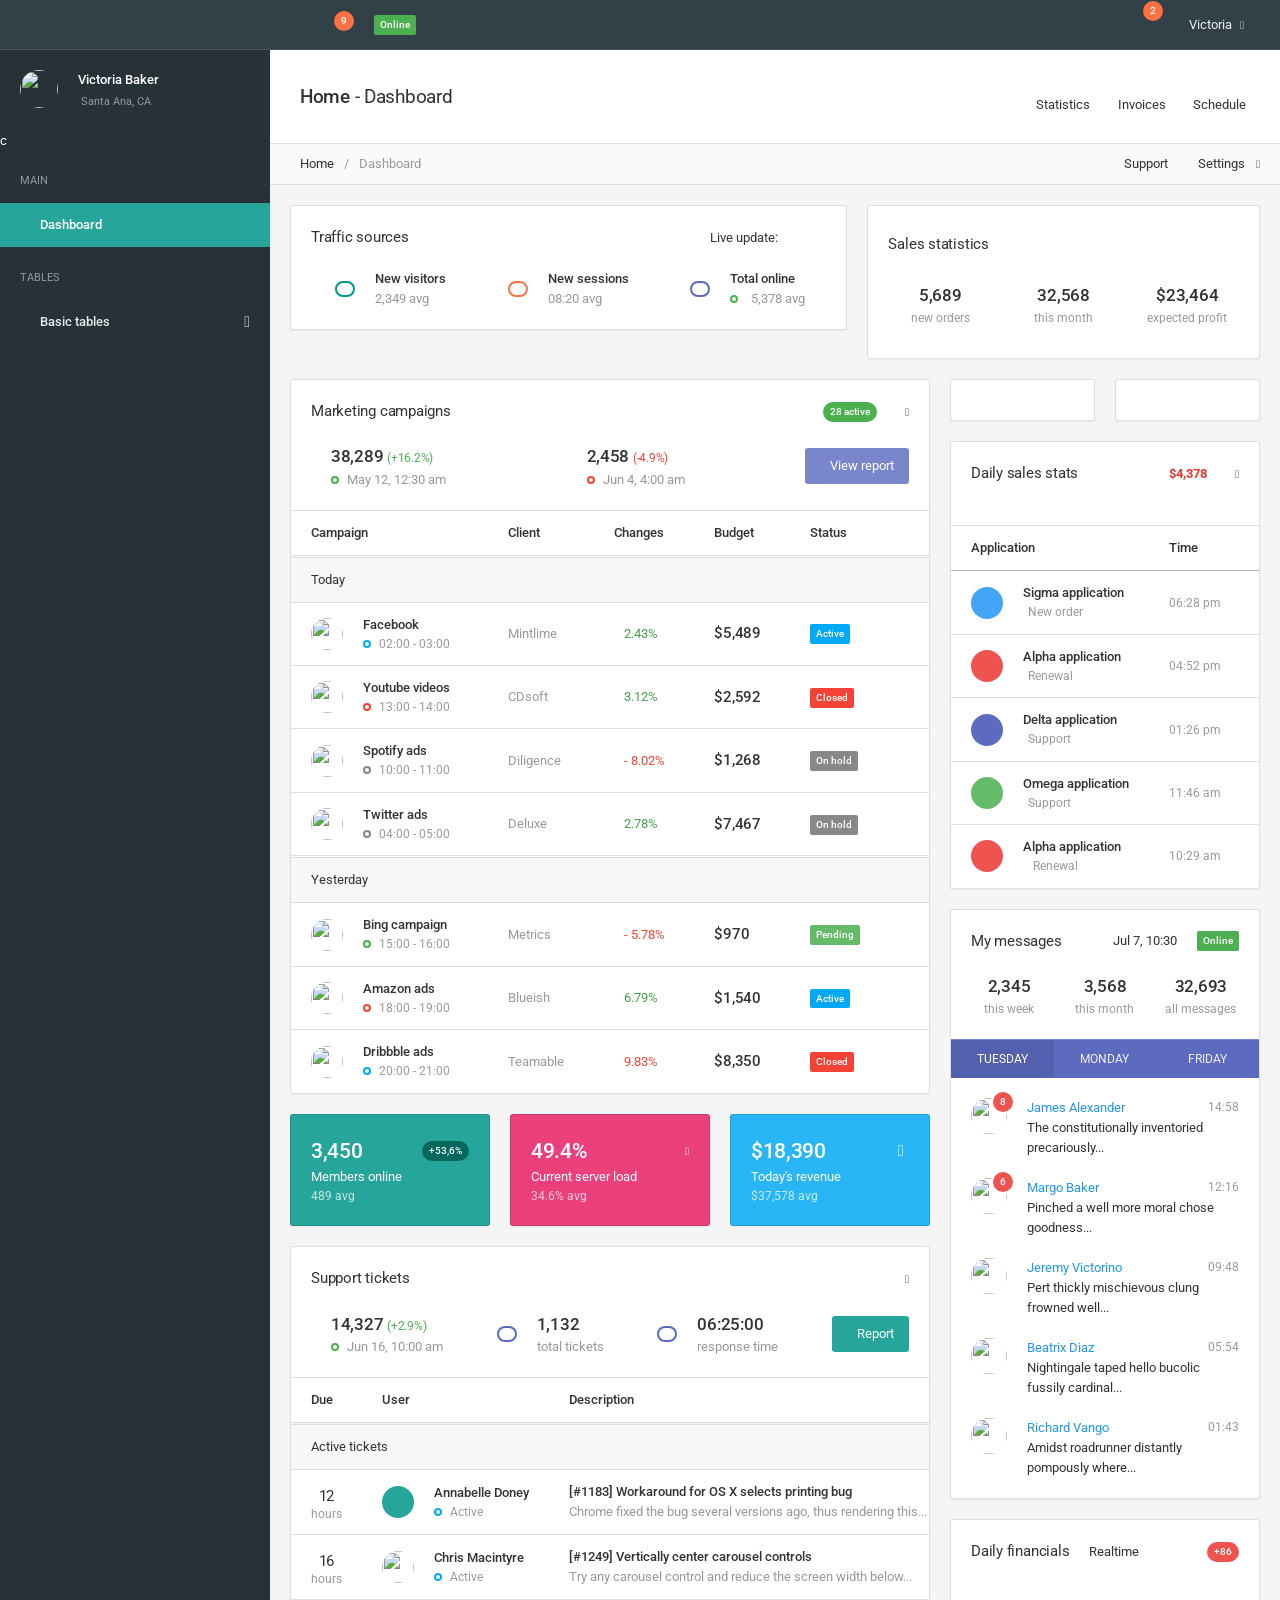
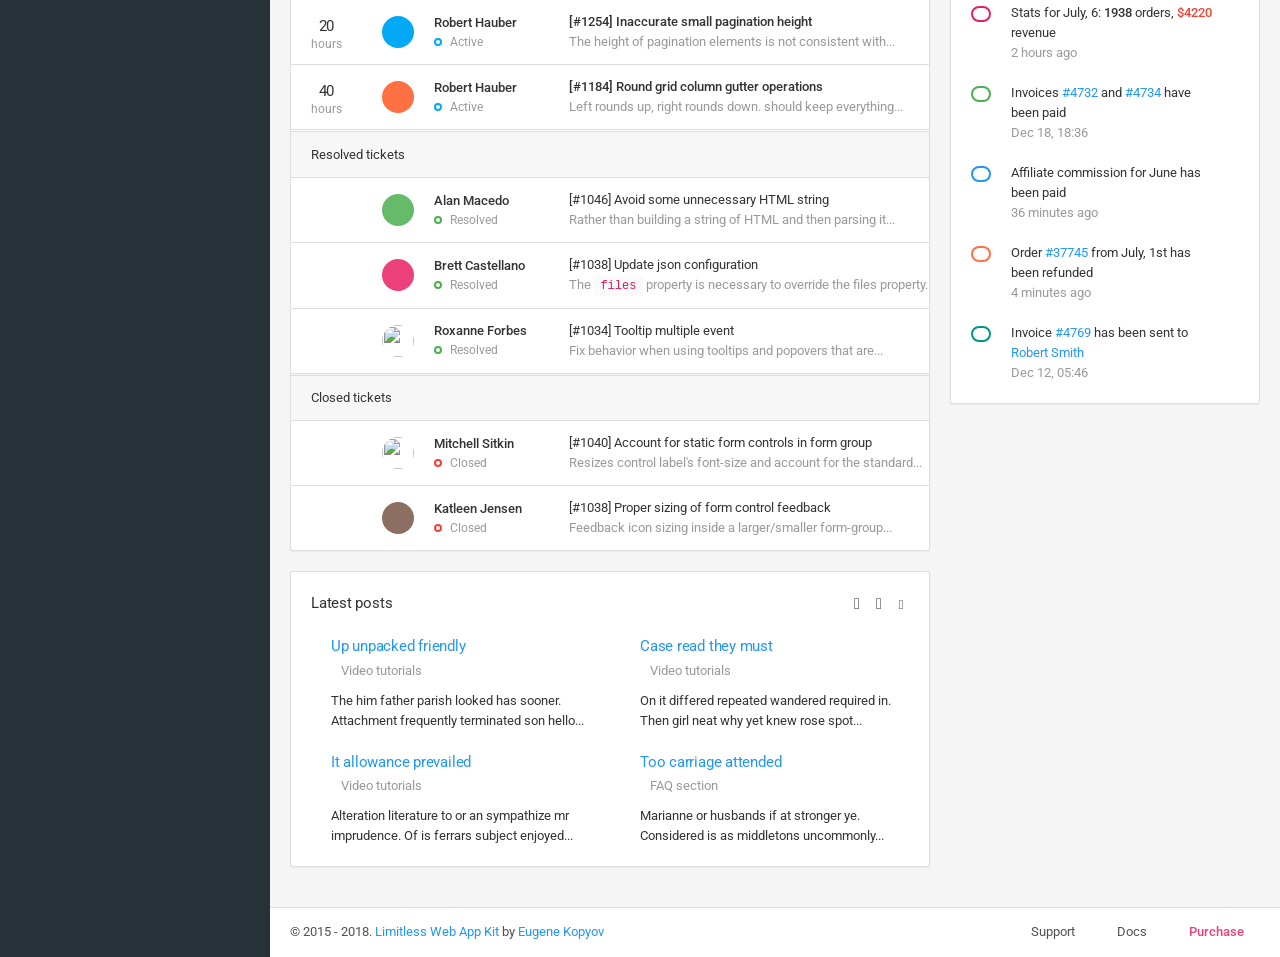
==== full/index.html @ f27f3810 "la tabla empleados con el registrar empleados" ====
<!DOCTYPE html>
<html lang="en">
<head>
	<meta charset="utf-8">
	<meta http-equiv="X-UA-Compatible" content="IE=edge">
	<meta name="viewport" content="width=device-width, initial-scale=1, shrink-to-fit=no">
	<title>Limitless - Responsive Web Application Kit by Eugene Kopyov</title>

	<!-- Global stylesheets -->
	<link href="https://fonts.googleapis.com/css?family=Roboto:400,300,100,500,700,900" rel="stylesheet" type="text/css">
	<link href="../../../../global_assets/css/icons/icomoon/styles.min.css" rel="stylesheet" type="text/css">
	<link href="assets/css/bootstrap.min.css" rel="stylesheet" type="text/css">
	<link href="assets/css/bootstrap_limitless.min.css" rel="stylesheet" type="text/css">
	<link href="assets/css/layout.min.css" rel="stylesheet" type="text/css">
	<link href="assets/css/components.min.css" rel="stylesheet" type="text/css">
	<link href="assets/css/colors.min.css" rel="stylesheet" type="text/css">
	<!-- /global stylesheets -->

	<!-- Core JS files -->
	<script src="../../../../global_assets/js/main/jquery.min.js"></script>
	<script src="../../../../global_assets/js/main/bootstrap.bundle.min.js"></script>
	<script src="../../../../global_assets/js/plugins/loaders/blockui.min.js"></script>
	<!-- /core JS files -->

	<!-- Theme JS files -->
	<script src="../../../../global_assets/js/plugins/visualization/d3/d3.min.js"></script>
	<script src="../../../../global_assets/js/plugins/visualization/d3/d3_tooltip.js"></script>
	<script src="../../../../global_assets/js/plugins/forms/styling/switchery.min.js"></script>
	<script src="../../../../global_assets/js/plugins/forms/selects/bootstrap_multiselect.js"></script>
	<script src="../../../../global_assets/js/plugins/ui/moment/moment.min.js"></script>
	<script src="../../../../global_assets/js/plugins/pickers/daterangepicker.js"></script>

	<script src="assets/js/app.js"></script>
	<script src="../../../../global_assets/js/demo_pages/dashboard.js"></script>
	<!-- /theme JS files -->

</head>

<body>

	<!-- Main navbar -->
	<div class="navbar navbar-expand-md navbar-dark">
		<div class="navbar-brand">
			<a href="index.html" class="d-inline-block">
				<img src="../../../../global_assets/images/logo_light.png" alt="">
			</a>
		</div>

		<div class="d-md-none">
			<button class="navbar-toggler" type="button" data-toggle="collapse" data-target="#navbar-mobile">
				<i class="icon-tree5"></i>
			</button>
			<button class="navbar-toggler sidebar-mobile-main-toggle" type="button">
				<i class="icon-paragraph-justify3"></i>
			</button>
		</div>

		<div class="collapse navbar-collapse" id="navbar-mobile">
			<ul class="navbar-nav">
				<li class="nav-item">
					<a href="#" class="navbar-nav-link sidebar-control sidebar-main-toggle d-none d-md-block">
						<i class="icon-paragraph-justify3"></i>
					</a>
				</li>

				<li class="nav-item dropdown">
					<a href="#" class="navbar-nav-link dropdown-toggle caret-0" data-toggle="dropdown">
						<i class="icon-git-compare"></i>
						<span class="d-md-none ml-2">Git updates</span>
						<span class="badge badge-pill bg-warning-400 ml-auto ml-md-0">9</span>
					</a>

					<div class="dropdown-menu dropdown-content wmin-md-350">
						<div class="dropdown-content-header">
							<span class="font-weight-semibold">Git updates</span>
							<a href="#" class="text-default"><i class="icon-sync"></i></a>
						</div>

						<div class="dropdown-content-body dropdown-scrollable">
							<ul class="media-list">
								<li class="media">
									<div class="mr-3">
										<a href="#" class="btn bg-transparent border-primary text-primary rounded-round border-2 btn-icon"><i class="icon-git-pull-request"></i></a>
									</div>

									<div class="media-body">
										Drop the IE <a href="#">specific hacks</a> for temporal inputs
										<div class="text-muted font-size-sm">4 minutes ago</div>
									</div>
								</li>

								<li class="media">
									<div class="mr-3">
										<a href="#" class="btn bg-transparent border-warning text-warning rounded-round border-2 btn-icon"><i class="icon-git-commit"></i></a>
									</div>
									
									<div class="media-body">
										Add full font overrides for popovers and tooltips
										<div class="text-muted font-size-sm">36 minutes ago</div>
									</div>
								</li>

								<li class="media">
									<div class="mr-3">
										<a href="#" class="btn bg-transparent border-info text-info rounded-round border-2 btn-icon"><i class="icon-git-branch"></i></a>
									</div>
									
									<div class="media-body">
										<a href="#">Chris Arney</a> created a new <span class="font-weight-semibold">Design</span> branch
										<div class="text-muted font-size-sm">2 hours ago</div>
									</div>
								</li>

								<li class="media">
									<div class="mr-3">
										<a href="#" class="btn bg-transparent border-success text-success rounded-round border-2 btn-icon"><i class="icon-git-merge"></i></a>
									</div>
									
									<div class="media-body">
										<a href="#">Eugene Kopyov</a> merged <span class="font-weight-semibold">Master</span> and <span class="font-weight-semibold">Dev</span> branches
										<div class="text-muted font-size-sm">Dec 18, 18:36</div>
									</div>
								</li>

								<li class="media">
									<div class="mr-3">
										<a href="#" class="btn bg-transparent border-primary text-primary rounded-round border-2 btn-icon"><i class="icon-git-pull-request"></i></a>
									</div>
									
									<div class="media-body">
										Have Carousel ignore keyboard events
										<div class="text-muted font-size-sm">Dec 12, 05:46</div>
									</div>
								</li>
							</ul>
						</div>

						<div class="dropdown-content-footer bg-light">
							<a href="#" class="text-grey mr-auto">All updates</a>
							<div>
								<a href="#" class="text-grey" data-popup="tooltip" title="Mark all as read"><i class="icon-radio-unchecked"></i></a>
								<a href="#" class="text-grey ml-2" data-popup="tooltip" title="Bug tracker"><i class="icon-bug2"></i></a>
							</div>
						</div>
					</div>
				</li>
			</ul>

			<span class="badge bg-success ml-md-3 mr-md-auto">Online</span>

			<ul class="navbar-nav">
				<li class="nav-item dropdown">
					<a href="#" class="navbar-nav-link dropdown-toggle caret-0" data-toggle="dropdown">
						<i class="icon-people"></i>
						<span class="d-md-none ml-2">Users</span>
					</a>
					
					<div class="dropdown-menu dropdown-menu-right dropdown-content wmin-md-300">
						<div class="dropdown-content-header">
							<span class="font-weight-semibold">Users online</span>
							<a href="#" class="text-default"><i class="icon-search4 font-size-base"></i></a>
						</div>

						<div class="dropdown-content-body dropdown-scrollable">
							<ul class="media-list">
								<li class="media">
									<div class="mr-3">
										<img src="../../../../global_assets/images/placeholders/placeholder.jpg" width="36" height="36" class="rounded-circle" alt="">
									</div>
									<div class="media-body">
										<a href="#" class="media-title font-weight-semibold">Jordana Ansley</a>
										<span class="d-block text-muted font-size-sm">Lead web developer</span>
									</div>
									<div class="ml-3 align-self-center"><span class="badge badge-mark border-success"></span></div>
								</li>

								<li class="media">
									<div class="mr-3">
										<img src="../../../../global_assets/images/placeholders/placeholder.jpg" width="36" height="36" class="rounded-circle" alt="">
									</div>
									<div class="media-body">
										<a href="#" class="media-title font-weight-semibold">Will Brason</a>
										<span class="d-block text-muted font-size-sm">Marketing manager</span>
									</div>
									<div class="ml-3 align-self-center"><span class="badge badge-mark border-danger"></span></div>
								</li>

								<li class="media">
									<div class="mr-3">
										<img src="../../../../global_assets/images/placeholders/placeholder.jpg" width="36" height="36" class="rounded-circle" alt="">
									</div>
									<div class="media-body">
										<a href="#" class="media-title font-weight-semibold">Hanna Walden</a>
										<span class="d-block text-muted font-size-sm">Project manager</span>
									</div>
									<div class="ml-3 align-self-center"><span class="badge badge-mark border-success"></span></div>
								</li>

								<li class="media">
									<div class="mr-3">
										<img src="../../../../global_assets/images/placeholders/placeholder.jpg" width="36" height="36" class="rounded-circle" alt="">
									</div>
									<div class="media-body">
										<a href="#" class="media-title font-weight-semibold">Dori Laperriere</a>
										<span class="d-block text-muted font-size-sm">Business developer</span>
									</div>
									<div class="ml-3 align-self-center"><span class="badge badge-mark border-warning-300"></span></div>
								</li>

								<li class="media">
									<div class="mr-3">
										<img src="../../../../global_assets/images/placeholders/placeholder.jpg" width="36" height="36" class="rounded-circle" alt="">
									</div>
									<div class="media-body">
										<a href="#" class="media-title font-weight-semibold">Vanessa Aurelius</a>
										<span class="d-block text-muted font-size-sm">UX expert</span>
									</div>
									<div class="ml-3 align-self-center"><span class="badge badge-mark border-grey-400"></span></div>
								</li>
							</ul>
						</div>

						<div class="dropdown-content-footer bg-light">
							<a href="#" class="text-grey mr-auto">All users</a>
							<a href="#" class="text-grey"><i class="icon-gear"></i></a>
						</div>
					</div>
				</li>

				<li class="nav-item dropdown">
					<a href="#" class="navbar-nav-link dropdown-toggle caret-0" data-toggle="dropdown">
						<i class="icon-bubbles4"></i>
						<span class="d-md-none ml-2">Messages</span>
						<span class="badge badge-pill bg-warning-400 ml-auto ml-md-0">2</span>
					</a>
					
					<div class="dropdown-menu dropdown-menu-right dropdown-content wmin-md-350">
						<div class="dropdown-content-header">
							<span class="font-weight-semibold">Messages</span>
							<a href="#" class="text-default"><i class="icon-compose"></i></a>
						</div>

						<div class="dropdown-content-body dropdown-scrollable">
							<ul class="media-list">
								<li class="media">
									<div class="mr-3 position-relative">
										<img src="../../../../global_assets/images/placeholders/placeholder.jpg" width="36" height="36" class="rounded-circle" alt="">
									</div>

									<div class="media-body">
										<div class="media-title">
											<a href="#">
												<span class="font-weight-semibold">James Alexander</span>
												<span class="text-muted float-right font-size-sm">04:58</span>
											</a>
										</div>

										<span class="text-muted">who knows, maybe that would be the best thing for me...</span>
									</div>
								</li>

								<li class="media">
									<div class="mr-3 position-relative">
										<img src="../../../../global_assets/images/placeholders/placeholder.jpg" width="36" height="36" class="rounded-circle" alt="">
									</div>

									<div class="media-body">
										<div class="media-title">
											<a href="#">
												<span class="font-weight-semibold">Margo Baker</span>
												<span class="text-muted float-right font-size-sm">12:16</span>
											</a>
										</div>

										<span class="text-muted">That was something he was unable to do because...</span>
									</div>
								</li>

								<li class="media">
									<div class="mr-3">
										<img src="../../../../global_assets/images/placeholders/placeholder.jpg" width="36" height="36" class="rounded-circle" alt="">
									</div>
									<div class="media-body">
										<div class="media-title">
											<a href="#">
												<span class="font-weight-semibold">Jeremy Victorino</span>
												<span class="text-muted float-right font-size-sm">22:48</span>
											</a>
										</div>

										<span class="text-muted">But that would be extremely strained and suspicious...</span>
									</div>
								</li>

								<li class="media">
									<div class="mr-3">
										<img src="../../../../global_assets/images/placeholders/placeholder.jpg" width="36" height="36" class="rounded-circle" alt="">
									</div>
									<div class="media-body">
										<div class="media-title">
											<a href="#">
												<span class="font-weight-semibold">Beatrix Diaz</span>
												<span class="text-muted float-right font-size-sm">Tue</span>
											</a>
										</div>

										<span class="text-muted">What a strenuous career it is that I've chosen...</span>
									</div>
								</li>

								<li class="media">
									<div class="mr-3">
										<img src="../../../../global_assets/images/placeholders/placeholder.jpg" width="36" height="36" class="rounded-circle" alt="">
									</div>
									<div class="media-body">
										<div class="media-title">
											<a href="#">
												<span class="font-weight-semibold">Richard Vango</span>
												<span class="text-muted float-right font-size-sm">Mon</span>
											</a>
										</div>
										
										<span class="text-muted">Other travelling salesmen live a life of luxury...</span>
									</div>
								</li>
							</ul>
						</div>

						<div class="dropdown-content-footer justify-content-center p-0">
							<a href="#" class="bg-light text-grey w-100 py-2" data-popup="tooltip" title="Load more"><i class="icon-menu7 d-block top-0"></i></a>
						</div>
					</div>
				</li>

				<li class="nav-item dropdown dropdown-user">
					<a href="#" class="navbar-nav-link d-flex align-items-center dropdown-toggle" data-toggle="dropdown">
						<img src="../../../../global_assets/images/placeholders/placeholder.jpg" class="rounded-circle mr-2" height="34" alt="">
						<span>Victoria</span>
					</a>

					<div class="dropdown-menu dropdown-menu-right">
						<a href="#" class="dropdown-item"><i class="icon-user-plus"></i> My profile</a>
						<a href="#" class="dropdown-item"><i class="icon-coins"></i> My balance</a>
						<a href="#" class="dropdown-item"><i class="icon-comment-discussion"></i> Messages <span class="badge badge-pill bg-blue ml-auto">58</span></a>
						<div class="dropdown-divider"></div>
						<a href="#" class="dropdown-item"><i class="icon-cog5"></i> Account settings</a>
						<a href="#" class="dropdown-item"><i class="icon-switch2"></i> Logout</a>
					</div>
				</li>
			</ul>
		</div>
	</div>
	<!-- /main navbar -->


	<!-- Page content -->
	<div class="page-content">

		<!-- Main sidebar -->
		<div class="sidebar sidebar-dark sidebar-main sidebar-expand-md">

			<!-- Sidebar mobile toggler -->
			<div class="sidebar-mobile-toggler text-center">
				<a href="#" class="sidebar-mobile-main-toggle">
					<i class="icon-arrow-left8"></i>
				</a>
				Navigation
				<a href="#" class="sidebar-mobile-expand">
					<i class="icon-screen-full"></i>
					<i class="icon-screen-normal"></i>
				</a>
			</div>
			<!-- /sidebar mobile toggler -->


			<!-- Sidebar content -->
			<div class="sidebar-content">

				<!-- User menu -->
				<div class="sidebar-user">
					<div class="card-body">
						<div class="media">
							<div class="mr-3">
								<a href="#"><img src="../../../../global_assets/images/placeholders/placeholder.jpg" width="38" height="38" class="rounded-circle" alt=""></a>
							</div>

							<div class="media-body">
								<div class="media-title font-weight-semibold">Victoria Baker</div>
								<div class="font-size-xs opacity-50">
									<i class="icon-pin font-size-sm"></i> &nbsp;Santa Ana, CA
								</div>
							</div>

							<div class="ml-3 align-self-center">
								<a href="#" class="text-white"><i class="icon-cog3"></i></a>
							</div>
						</div>
					</div>
				</div>
				<!-- /user menu -->


				<!-- Main navigation -->
c				<div class="card card-sidebar-mobile">
					<ul class="nav nav-sidebar" data-nav-type="accordion">

						<!-- Main -->
						<li class="nav-item-header"><div class="text-uppercase font-size-xs line-height-xs">Main</div> <i class="icon-menu" title="Main"></i></li>
						<li class="nav-item">
							<a href="index.html" class="nav-link active">
								<i class="icon-home4"></i>
								<span>
									Dashboard
								</span>
							</a>
						</li>


						<!-- /main -->

					

						<!-- Tables -->
						<li class="nav-item-header"><div class="text-uppercase font-size-xs line-height-xs">Tables</div> <i class="icon-menu" title="Tables"></i></li>
						<li class="nav-item nav-item-submenu">
							<a href="#" class="nav-link"><i class="icon-table2"></i> <span>Basic tables</span></a>
							
						<!-- /tables -->

			

					</ul>
				</div>
				<!-- /main navigation -->

			</div>
			<!-- /sidebar content -->
			
		</div>
		<!-- /main sidebar -->


		<!-- Main content -->
		<div class="content-wrapper">

			<!-- Page header -->
			<div class="page-header page-header-light">
				<div class="page-header-content header-elements-md-inline">
					<div class="page-title d-flex">
						<h4><i class="icon-arrow-left52 mr-2"></i> <span class="font-weight-semibold">Home</span> - Dashboard</h4>
						<a href="#" class="header-elements-toggle text-default d-md-none"><i class="icon-more"></i></a>
					</div>

					<div class="header-elements d-none">
						<div class="d-flex justify-content-center">
							<a href="#" class="btn btn-link btn-float text-default"><i class="icon-bars-alt text-primary"></i><span>Statistics</span></a>
							<a href="#" class="btn btn-link btn-float text-default"><i class="icon-calculator text-primary"></i> <span>Invoices</span></a>
							<a href="#" class="btn btn-link btn-float text-default"><i class="icon-calendar5 text-primary"></i> <span>Schedule</span></a>
						</div>
					</div>
				</div>

				<div class="breadcrumb-line breadcrumb-line-light header-elements-md-inline">
					<div class="d-flex">
						<div class="breadcrumb">
							<a href="index.html" class="breadcrumb-item"><i class="icon-home2 mr-2"></i> Home</a>
							<span class="breadcrumb-item active">Dashboard</span>
						</div>

						<a href="#" class="header-elements-toggle text-default d-md-none"><i class="icon-more"></i></a>
					</div>

					<div class="header-elements d-none">
						<div class="breadcrumb justify-content-center">
							<a href="#" class="breadcrumb-elements-item">
								<i class="icon-comment-discussion mr-2"></i>
								Support
							</a>

							<div class="breadcrumb-elements-item dropdown p-0">
								<a href="#" class="breadcrumb-elements-item dropdown-toggle" data-toggle="dropdown">
									<i class="icon-gear mr-2"></i>
									Settings
								</a>

								<div class="dropdown-menu dropdown-menu-right">
									<a href="#" class="dropdown-item"><i class="icon-user-lock"></i> Account security</a>
									<a href="#" class="dropdown-item"><i class="icon-statistics"></i> Analytics</a>
									<a href="#" class="dropdown-item"><i class="icon-accessibility"></i> Accessibility</a>
									<div class="dropdown-divider"></div>
									<a href="#" class="dropdown-item"><i class="icon-gear"></i> All settings</a>
								</div>
							</div>
						</div>
					</div>
				</div>
			</div>
			<!-- /page header -->


			<!-- Content area -->
			<div class="content">

				<!-- Main charts -->
				<div class="row">
					<div class="col-xl-7">

						<!-- Traffic sources -->
						<div class="card">
							<div class="card-header header-elements-inline">
								<h6 class="card-title">Traffic sources</h6>
								<div class="header-elements">
									<div class="form-check form-check-right form-check-switchery form-check-switchery-sm">
										<label class="form-check-label">
											Live update:
											<input type="checkbox" class="form-input-switchery" checked data-fouc>
										</label>
									</div>
								</div>
							</div>

							<div class="card-body py-0">
								<div class="row">
									<div class="col-sm-4">
										<div class="d-flex align-items-center justify-content-center mb-2">
											<a href="#" class="btn bg-transparent border-teal text-teal rounded-round border-2 btn-icon mr-3">
												<i class="icon-plus3"></i>
											</a>
											<div>
												<div class="font-weight-semibold">New visitors</div>
												<span class="text-muted">2,349 avg</span>
											</div>
										</div>
										<div class="w-75 mx-auto mb-3" id="new-visitors"></div>
									</div>

									<div class="col-sm-4">
										<div class="d-flex align-items-center justify-content-center mb-2">
											<a href="#" class="btn bg-transparent border-warning-400 text-warning-400 rounded-round border-2 btn-icon mr-3">
												<i class="icon-watch2"></i>
											</a>
											<div>
												<div class="font-weight-semibold">New sessions</div>
												<span class="text-muted">08:20 avg</span>
											</div>
										</div>
										<div class="w-75 mx-auto mb-3" id="new-sessions"></div>
									</div>

									<div class="col-sm-4">
										<div class="d-flex align-items-center justify-content-center mb-2">
											<a href="#" class="btn bg-transparent border-indigo-400 text-indigo-400 rounded-round border-2 btn-icon mr-3">
												<i class="icon-people"></i>
											</a>
											<div>
												<div class="font-weight-semibold">Total online</div>
												<span class="text-muted"><span class="badge badge-mark border-success mr-2"></span> 5,378 avg</span>
											</div>
										</div>
										<div class="w-75 mx-auto mb-3" id="total-online"></div>
									</div>
								</div>
							</div>

							<div class="chart position-relative" id="traffic-sources"></div>
						</div>
						<!-- /traffic sources -->

					</div>

					<div class="col-xl-5">

						<!-- Sales stats -->
						<div class="card">
							<div class="card-header header-elements-inline">
								<h6 class="card-title">Sales statistics</h6>
								<div class="header-elements">
									<select class="form-control" id="select_date" data-fouc>
										<option value="val1">June, 29 - July, 5</option>
										<option value="val2">June, 22 - June 28</option>
										<option value="val3" selected>June, 15 - June, 21</option>
										<option value="val4">June, 8 - June, 14</option>
									</select>
			                	</div>
							</div>

							<div class="card-body py-0">
								<div class="row text-center">
									<div class="col-4">
										<div class="mb-3">
											<h5 class="font-weight-semibold mb-0">5,689</h5>
											<span class="text-muted font-size-sm">new orders</span>
										</div>
									</div>

									<div class="col-4">
										<div class="mb-3">
											<h5 class="font-weight-semibold mb-0">32,568</h5>
											<span class="text-muted font-size-sm">this month</span>
										</div>
									</div>

									<div class="col-4">
										<div class="mb-3">
											<h5 class="font-weight-semibold mb-0">$23,464</h5>
											<span class="text-muted font-size-sm">expected profit</span>
										</div>
									</div>
								</div>
							</div>

							<div class="chart mb-2" id="app_sales"></div>
							<div class="chart" id="monthly-sales-stats"></div>
						</div>
						<!-- /sales stats -->

					</div>
				</div>
				<!-- /main charts -->


				<!-- Dashboard content -->
				<div class="row">
					<div class="col-xl-8">

						<!-- Marketing campaigns -->
						<div class="card">
							<div class="card-header header-elements-sm-inline">
								<h6 class="card-title">Marketing campaigns</h6>
								<div class="header-elements">
									<span class="badge bg-success badge-pill">28 active</span>
									<div class="list-icons ml-3">
				                		<div class="list-icons-item dropdown">
				                			<a href="#" class="list-icons-item dropdown-toggle" data-toggle="dropdown"><i class="icon-menu7"></i></a>
											<div class="dropdown-menu">
												<a href="#" class="dropdown-item"><i class="icon-sync"></i> Update data</a>
												<a href="#" class="dropdown-item"><i class="icon-list-unordered"></i> Detailed log</a>
												<a href="#" class="dropdown-item"><i class="icon-pie5"></i> Statistics</a>
												<div class="dropdown-divider"></div>
												<a href="#" class="dropdown-item"><i class="icon-cross3"></i> Clear list</a>
											</div>
				                		</div>
				                	</div>
			                	</div>
							</div>

							<div class="card-body d-sm-flex align-items-sm-center justify-content-sm-between flex-sm-wrap">
								<div class="d-flex align-items-center mb-3 mb-sm-0">
									<div id="campaigns-donut"></div>
									<div class="ml-3">
										<h5 class="font-weight-semibold mb-0">38,289 <span class="text-success font-size-sm font-weight-normal"><i class="icon-arrow-up12"></i> (+16.2%)</span></h5>
										<span class="badge badge-mark border-success mr-1"></span> <span class="text-muted">May 12, 12:30 am</span>
									</div>
								</div>

								<div class="d-flex align-items-center mb-3 mb-sm-0">
									<div id="campaign-status-pie"></div>
									<div class="ml-3">
										<h5 class="font-weight-semibold mb-0">2,458 <span class="text-danger font-size-sm font-weight-normal"><i class="icon-arrow-down12"></i> (-4.9%)</span></h5>
										<span class="badge badge-mark border-danger mr-1"></span> <span class="text-muted">Jun 4, 4:00 am</span>
									</div>
								</div>

								<div>
									<a href="#" class="btn bg-indigo-300"><i class="icon-statistics mr-2"></i> View report</a>
								</div>
							</div>

							<div class="table-responsive">
								<table class="table text-nowrap">
									<thead>
										<tr>
											<th>Campaign</th>
											<th>Client</th>
											<th>Changes</th>
											<th>Budget</th>
											<th>Status</th>
											<th class="text-center" style="width: 20px;"><i class="icon-arrow-down12"></i></th>
										</tr>
									</thead>
									<tbody>
										<tr class="table-active table-border-double">
											<td colspan="5">Today</td>
											<td class="text-right">
												<span class="progress-meter" id="today-progress" data-progress="30"></span>
											</td>
										</tr>
										<tr>
											<td>
												<div class="d-flex align-items-center">
													<div class="mr-3">
														<a href="#">
															<img src="../../../../global_assets/images/brands/facebook.png" class="rounded-circle" width="32" height="32" alt="">
														</a>
													</div>
													<div>
														<a href="#" class="text-default font-weight-semibold">Facebook</a>
														<div class="text-muted font-size-sm">
															<span class="badge badge-mark border-blue mr-1"></span>
															02:00 - 03:00
														</div>
													</div>
												</div>
											</td>
											<td><span class="text-muted">Mintlime</span></td>
											<td><span class="text-success-600"><i class="icon-stats-growth2 mr-2"></i> 2.43%</span></td>
											<td><h6 class="font-weight-semibold mb-0">$5,489</h6></td>
											<td><span class="badge bg-blue">Active</span></td>
											<td class="text-center">
												<div class="list-icons">
													<div class="list-icons-item dropdown">
														<a href="#" class="list-icons-item dropdown-toggle caret-0" data-toggle="dropdown"><i class="icon-menu7"></i></a>
														<div class="dropdown-menu dropdown-menu-right">
															<a href="#" class="dropdown-item"><i class="icon-file-stats"></i> View statement</a>
															<a href="#" class="dropdown-item"><i class="icon-file-text2"></i> Edit campaign</a>
															<a href="#" class="dropdown-item"><i class="icon-file-locked"></i> Disable campaign</a>
															<div class="dropdown-divider"></div>
															<a href="#" class="dropdown-item"><i class="icon-gear"></i> Settings</a>
														</div>
													</div>
												</div>
											</td>
										</tr>
										<tr>
											<td>
												<div class="d-flex align-items-center">
													<div class="mr-3">
														<a href="#">
															<img src="../../../../global_assets/images/brands/youtube.png" class="rounded-circle" width="32" height="32" alt="">
														</a>
													</div>
													<div>
														<a href="#" class="text-default font-weight-semibold">Youtube videos</a>
														<div class="text-muted font-size-sm">
															<span class="badge badge-mark border-danger mr-1"></span>
															13:00 - 14:00
														</div>
													</div>
												</div>
											</td>
											<td><span class="text-muted">CDsoft</span></td>
											<td><span class="text-success-600"><i class="icon-stats-growth2 mr-2"></i> 3.12%</span></td>
											<td><h6 class="font-weight-semibold mb-0">$2,592</h6></td>
											<td><span class="badge bg-danger">Closed</span></td>
											<td class="text-center">
												<div class="list-icons">
													<div class="list-icons-item dropdown">
														<a href="#" class="list-icons-item dropdown-toggle caret-0" data-toggle="dropdown"><i class="icon-menu7"></i></a>
														<div class="dropdown-menu dropdown-menu-right">
															<a href="#" class="dropdown-item"><i class="icon-file-stats"></i> View statement</a>
															<a href="#" class="dropdown-item"><i class="icon-file-text2"></i> Edit campaign</a>
															<a href="#" class="dropdown-item"><i class="icon-file-locked"></i> Disable campaign</a>
															<div class="dropdown-divider"></div>
															<a href="#" class="dropdown-item"><i class="icon-gear"></i> Settings</a>
														</div>
													</div>
												</div>
											</td>
										</tr>
										<tr>
											<td>
												<div class="d-flex align-items-center">
													<div class="mr-3">
														<a href="#">
															<img src="../../../../global_assets/images/brands/spotify.png" class="rounded-circle" width="32" height="32" alt="">
														</a>
													</div>
													<div>
														<a href="#" class="text-default font-weight-semibold">Spotify ads</a>
														<div class="text-muted font-size-sm">
															<span class="badge badge-mark border-grey-400 mr-1"></span>
															10:00 - 11:00
														</div>
													</div>
												</div>
											</td>
											<td><span class="text-muted">Diligence</span></td>
											<td><span class="text-danger"><i class="icon-stats-decline2 mr-2"></i> - 8.02%</span></td>
											<td><h6 class="font-weight-semibold mb-0">$1,268</h6></td>
											<td><span class="badge bg-grey-400">On hold</span></td>
											<td class="text-center">
												<div class="list-icons">
													<div class="list-icons-item dropdown">
														<a href="#" class="list-icons-item dropdown-toggle caret-0" data-toggle="dropdown"><i class="icon-menu7"></i></a>
														<div class="dropdown-menu dropdown-menu-right">
															<a href="#" class="dropdown-item"><i class="icon-file-stats"></i> View statement</a>
															<a href="#" class="dropdown-item"><i class="icon-file-text2"></i> Edit campaign</a>
															<a href="#" class="dropdown-item"><i class="icon-file-locked"></i> Disable campaign</a>
															<div class="dropdown-divider"></div>
															<a href="#" class="dropdown-item"><i class="icon-gear"></i> Settings</a>
														</div>
													</div>
												</div>
											</td>
										</tr>
										<tr>
											<td>
												<div class="d-flex align-items-center">
													<div class="mr-3">
														<a href="#">
															<img src="../../../../global_assets/images/brands/twitter.png" class="rounded-circle" width="32" height="32" alt="">
														</a>
													</div>
													<div>
														<a href="#" class="text-default font-weight-semibold">Twitter ads</a>
														<div class="text-muted font-size-sm">
															<span class="badge badge-mark border-grey-400 mr-1"></span>
															04:00 - 05:00
														</div>
													</div>
												</div>
											</td>
											<td><span class="text-muted">Deluxe</span></td>
											<td><span class="text-success-600"><i class="icon-stats-growth2 mr-2"></i> 2.78%</span></td>
											<td><h6 class="font-weight-semibold mb-0">$7,467</h6></td>
											<td><span class="badge bg-grey-400">On hold</span></td>
											<td class="text-center">
												<div class="list-icons">
													<div class="list-icons-item dropdown">
														<a href="#" class="list-icons-item dropdown-toggle caret-0" data-toggle="dropdown"><i class="icon-menu7"></i></a>
														<div class="dropdown-menu dropdown-menu-right">
															<a href="#" class="dropdown-item"><i class="icon-file-stats"></i> View statement</a>
															<a href="#" class="dropdown-item"><i class="icon-file-text2"></i> Edit campaign</a>
															<a href="#" class="dropdown-item"><i class="icon-file-locked"></i> Disable campaign</a>
															<div class="dropdown-divider"></div>
															<a href="#" class="dropdown-item"><i class="icon-gear"></i> Settings</a>
														</div>
													</div>
												</div>
											</td>
										</tr>

										<tr class="table-active table-border-double">
											<td colspan="5">Yesterday</td>
											<td class="text-right">
												<span class="progress-meter" id="yesterday-progress" data-progress="65"></span>
											</td>
										</tr>
										<tr>
											<td>
												<div class="d-flex align-items-center">
													<div class="mr-3">
														<a href="#">
															<img src="../../../../global_assets/images/brands/bing.png" class="rounded-circle" width="32" height="32" alt="">
														</a>
													</div>
													<div>
														<a href="#" class="text-default font-weight-semibold">Bing campaign</a>
														<div class="text-muted font-size-sm">
															<span class="badge badge-mark border-success mr-1"></span>
															15:00 - 16:00
														</div>
													</div>
												</div>
											</td>
											<td><span class="text-muted">Metrics</span></td>
											<td><span class="text-danger"><i class="icon-stats-decline2 mr-2"></i> - 5.78%</span></td>
											<td><h6 class="font-weight-semibold mb-0">$970</h6></td>
											<td><span class="badge bg-success-400">Pending</span></td>
											<td class="text-center">
												<div class="list-icons">
													<div class="list-icons-item dropdown">
														<a href="#" class="list-icons-item dropdown-toggle caret-0" data-toggle="dropdown"><i class="icon-menu7"></i></a>
														<div class="dropdown-menu dropdown-menu-right">
															<a href="#" class="dropdown-item"><i class="icon-file-stats"></i> View statement</a>
															<a href="#" class="dropdown-item"><i class="icon-file-text2"></i> Edit campaign</a>
															<a href="#" class="dropdown-item"><i class="icon-file-locked"></i> Disable campaign</a>
															<div class="dropdown-divider"></div>
															<a href="#" class="dropdown-item"><i class="icon-gear"></i> Settings</a>
														</div>
													</div>
												</div>
											</td>
										</tr>
										<tr>
											<td>
												<div class="d-flex align-items-center">
													<div class="mr-3">
														<a href="#">
															<img src="../../../../global_assets/images/brands/amazon.png" class="rounded-circle" width="32" height="32" alt="">
														</a>
													</div>
													<div>
														<a href="#" class="text-default font-weight-semibold">Amazon ads</a>
														<div class="text-muted font-size-sm">
															<span class="badge badge-mark border-danger mr-1"></span>
															18:00 - 19:00
														</div>
													</div>
												</div>
											</td>
											<td><span class="text-muted">Blueish</span></td>
											<td><span class="text-success-600"><i class="icon-stats-growth2 mr-2"></i> 6.79%</span></td>
											<td><h6 class="font-weight-semibold mb-0">$1,540</h6></td>
											<td><span class="badge bg-blue">Active</span></td>
											<td class="text-center">
												<div class="list-icons">
													<div class="list-icons-item dropdown">
														<a href="#" class="list-icons-item dropdown-toggle caret-0" data-toggle="dropdown"><i class="icon-menu7"></i></a>
														<div class="dropdown-menu dropdown-menu-right">
															<a href="#" class="dropdown-item"><i class="icon-file-stats"></i> View statement</a>
															<a href="#" class="dropdown-item"><i class="icon-file-text2"></i> Edit campaign</a>
															<a href="#" class="dropdown-item"><i class="icon-file-locked"></i> Disable campaign</a>
															<div class="dropdown-divider"></div>
															<a href="#" class="dropdown-item"><i class="icon-gear"></i> Settings</a>
														</div>
													</div>
												</div>
											</td>
										</tr>
										<tr>
											<td>
												<div class="d-flex align-items-center">
													<div class="mr-3">
														<a href="#">
															<img src="../../../../global_assets/images/brands/dribbble.png" class="rounded-circle" width="32" height="32" alt="">
														</a>
													</div>
													<div>
														<a href="#" class="text-default font-weight-semibold">Dribbble ads</a>
														<div class="text-muted font-size-sm">
															<span class="badge badge-mark border-blue mr-1"></span>
															20:00 - 21:00
														</div>
													</div>
												</div>
											</td>
											<td><span class="text-muted">Teamable</span></td>
											<td><span class="text-danger"><i class="icon-stats-decline2 mr-2"></i> 9.83%</span></td>
											<td><h6 class="font-weight-semibold mb-0">$8,350</h6></td>
											<td><span class="badge bg-danger">Closed</span></td>
											<td class="text-center">
												<div class="list-icons">
													<div class="list-icons-item dropdown">
														<a href="#" class="list-icons-item dropdown-toggle caret-0" data-toggle="dropdown"><i class="icon-menu7"></i></a>
														<div class="dropdown-menu dropdown-menu-right">
															<a href="#" class="dropdown-item"><i class="icon-file-stats"></i> View statement</a>
															<a href="#" class="dropdown-item"><i class="icon-file-text2"></i> Edit campaign</a>
															<a href="#" class="dropdown-item"><i class="icon-file-locked"></i> Disable campaign</a>
															<div class="dropdown-divider"></div>
															<a href="#" class="dropdown-item"><i class="icon-gear"></i> Settings</a>
														</div>
													</div>
												</div>
											</td>
										</tr>
									</tbody>
								</table>
							</div>
						</div>
						<!-- /marketing campaigns -->


						<!-- Quick stats boxes -->
						<div class="row">
							<div class="col-lg-4">

								<!-- Members online -->
								<div class="card bg-teal-400">
									<div class="card-body">
										<div class="d-flex">
											<h3 class="font-weight-semibold mb-0">3,450</h3>
											<span class="badge bg-teal-800 badge-pill align-self-center ml-auto">+53,6%</span>
					                	</div>
					                	
					                	<div>
											Members online
											<div class="font-size-sm opacity-75">489 avg</div>
										</div>
									</div>

									<div class="container-fluid">
										<div id="members-online"></div>
									</div>
								</div>
								<!-- /members online -->

							</div>

							<div class="col-lg-4">

								<!-- Current server load -->
								<div class="card bg-pink-400">
									<div class="card-body">
										<div class="d-flex">
											<h3 class="font-weight-semibold mb-0">49.4%</h3>
											<div class="list-icons ml-auto">
						                		<div class="list-icons-item dropdown">
						                			<a href="#" class="list-icons-item dropdown-toggle" data-toggle="dropdown"><i class="icon-cog3"></i></a>
													<div class="dropdown-menu dropdown-menu-right">
														<a href="#" class="dropdown-item"><i class="icon-sync"></i> Update data</a>
														<a href="#" class="dropdown-item"><i class="icon-list-unordered"></i> Detailed log</a>
														<a href="#" class="dropdown-item"><i class="icon-pie5"></i> Statistics</a>
														<a href="#" class="dropdown-item"><i class="icon-cross3"></i> Clear list</a>
													</div>
						                		</div>
					                		</div>
					                	</div>
					                	
					                	<div>
											Current server load
											<div class="font-size-sm opacity-75">34.6% avg</div>
										</div>
									</div>

									<div id="server-load"></div>
								</div>
								<!-- /current server load -->

							</div>

							<div class="col-lg-4">

								<!-- Today's revenue -->
								<div class="card bg-blue-400">
									<div class="card-body">
										<div class="d-flex">
											<h3 class="font-weight-semibold mb-0">$18,390</h3>
											<div class="list-icons ml-auto">
						                		<a class="list-icons-item" data-action="reload"></a>
						                	</div>
					                	</div>
					                	
					                	<div>
											Today's revenue
											<div class="font-size-sm opacity-75">$37,578 avg</div>
										</div>
									</div>

									<div id="today-revenue"></div>
								</div>
								<!-- /today's revenue -->

							</div>
						</div>
						<!-- /quick stats boxes -->


						<!-- Support tickets -->
						<div class="card">
							<div class="card-header header-elements-sm-inline">
								<h6 class="card-title">Support tickets</h6>
								<div class="header-elements">
									<a class="text-default daterange-ranges font-weight-semibold cursor-pointer dropdown-toggle">
										<i class="icon-calendar3 mr-2"></i>
										<span></span>
									</a>
			                	</div>
							</div>

							<div class="card-body d-md-flex align-items-md-center justify-content-md-between flex-md-wrap">
								<div class="d-flex align-items-center mb-3 mb-md-0">
									<div id="tickets-status"></div>
									<div class="ml-3">
										<h5 class="font-weight-semibold mb-0">14,327 <span class="text-success font-size-sm font-weight-normal"><i class="icon-arrow-up12"></i> (+2.9%)</span></h5>
										<span class="badge badge-mark border-success mr-1"></span> <span class="text-muted">Jun 16, 10:00 am</span>
									</div>
								</div>

								<div class="d-flex align-items-center mb-3 mb-md-0">
									<a href="#" class="btn bg-transparent border-indigo-400 text-indigo-400 rounded-round border-2 btn-icon">
										<i class="icon-alarm-add"></i>
									</a>
									<div class="ml-3">
										<h5 class="font-weight-semibold mb-0">1,132</h5>
										<span class="text-muted">total tickets</span>
									</div>
								</div>

								<div class="d-flex align-items-center mb-3 mb-md-0">
									<a href="#" class="btn bg-transparent border-indigo-400 text-indigo-400 rounded-round border-2 btn-icon">
										<i class="icon-spinner11"></i>
									</a>
									<div class="ml-3">
										<h5 class="font-weight-semibold mb-0">06:25:00</h5>
										<span class="text-muted">response time</span>
									</div>
								</div>

								<div>
									<a href="#" class="btn bg-teal-400"><i class="icon-statistics mr-2"></i> Report</a>
								</div>
							</div>

							<div class="table-responsive">
								<table class="table text-nowrap">
									<thead>
										<tr>
											<th style="width: 50px">Due</th>
											<th style="width: 300px;">User</th>
											<th>Description</th>
											<th class="text-center" style="width: 20px;"><i class="icon-arrow-down12"></i></th>
										</tr>
									</thead>
									<tbody>
										<tr class="table-active table-border-double">
											<td colspan="3">Active tickets</td>
											<td class="text-right">
												<span class="badge bg-blue badge-pill">24</span>
											</td>
										</tr>

										<tr>
											<td class="text-center">
												<h6 class="mb-0">12</h6>
												<div class="font-size-sm text-muted line-height-1">hours</div>
											</td>
											<td>
												<div class="d-flex align-items-center">
													<div class="mr-3">
														<a href="#" class="btn bg-teal-400 rounded-round btn-icon btn-sm">
															<span class="letter-icon"></span>
														</a>
													</div>
													<div>
														<a href="#" class="text-default font-weight-semibold letter-icon-title">Annabelle Doney</a>
														<div class="text-muted font-size-sm"><span class="badge badge-mark border-blue mr-1"></span> Active</div>
													</div>
												</div>
											</td>
											<td>
												<a href="#" class="text-default">
													<div class="font-weight-semibold">[#1183] Workaround for OS X selects printing bug</div>
													<span class="text-muted">Chrome fixed the bug several versions ago, thus rendering this...</span>
												</a>
											</td>
											<td class="text-center">
												<div class="list-icons">
													<div class="list-icons-item dropdown">
														<a href="#" class="list-icons-item dropdown-toggle caret-0" data-toggle="dropdown"><i class="icon-menu7"></i></a>
														<div class="dropdown-menu dropdown-menu-right">
															<a href="#" class="dropdown-item"><i class="icon-undo"></i> Quick reply</a>
															<a href="#" class="dropdown-item"><i class="icon-history"></i> Full history</a>
															<div class="dropdown-divider"></div>
															<a href="#" class="dropdown-item"><i class="icon-checkmark3 text-success"></i> Resolve issue</a>
															<a href="#" class="dropdown-item"><i class="icon-cross2 text-danger"></i> Close issue</a>
														</div>
													</div>
												</div>
											</td>
										</tr>

										<tr>
											<td class="text-center">
												<h6 class="mb-0">16</h6>
												<div class="font-size-sm text-muted line-height-1">hours</div>
											</td>
											<td>
												<div class="d-flex align-items-center">
													<div class="mr-3">
														<a href="#">
															<img src="../../../../global_assets/images/placeholders/placeholder.jpg" class="rounded-circle" width="32" height="32" alt="">
														</a>
													</div>
													<div>
														<a href="#" class="text-default font-weight-semibold">Chris Macintyre</a>
														<div class="text-muted font-size-sm"><span class="badge badge-mark border-blue mr-1"></span> Active</div>
													</div>
												</div>
											</td>
											<td>
												<a href="#" class="text-default">
													<div class="font-weight-semibold">[#1249] Vertically center carousel controls</div>
													<span class="text-muted">Try any carousel control and reduce the screen width below...</span>
												</a>
											</td>
											<td class="text-center">
												<div class="list-icons">
													<div class="list-icons-item dropdown">
														<a href="#" class="list-icons-item dropdown-toggle caret-0" data-toggle="dropdown"><i class="icon-menu7"></i></a>
														<div class="dropdown-menu dropdown-menu-right">
															<a href="#" class="dropdown-item"><i class="icon-undo"></i> Quick reply</a>
															<a href="#" class="dropdown-item"><i class="icon-history"></i> Full history</a>
															<div class="dropdown-divider"></div>
															<a href="#" class="dropdown-item"><i class="icon-checkmark3 text-success"></i> Resolve issue</a>
															<a href="#" class="dropdown-item"><i class="icon-cross2 text-danger"></i> Close issue</a>
														</div>
													</div>
												</div>
											</td>
										</tr>

										<tr>
											<td class="text-center">
												<h6 class="mb-0">20</h6>
												<div class="font-size-sm text-muted line-height-1">hours</div>
											</td>
											<td>
												<div class="d-flex align-items-center">
													<div class="mr-3">
														<a href="#" class="btn bg-blue rounded-round btn-icon btn-sm">
															<span class="letter-icon"></span>
														</a>
													</div>
													<div>
														<a href="#" class="text-default font-weight-semibold letter-icon-title">Robert Hauber</a>
														<div class="text-muted font-size-sm"><span class="badge badge-mark border-blue mr-1"></span> Active</div>
													</div>
												</div>
											</td>
											<td>
												<a href="#" class="text-default">
													<div class="font-weight-semibold">[#1254] Inaccurate small pagination height</div>
													<span class="text-muted">The height of pagination elements is not consistent with...</span>
												</a>
											</td>
											<td class="text-center">
												<div class="list-icons">
													<div class="list-icons-item dropdown">
														<a href="#" class="list-icons-item dropdown-toggle caret-0" data-toggle="dropdown"><i class="icon-menu7"></i></a>
														<div class="dropdown-menu dropdown-menu-right">
															<a href="#" class="dropdown-item"><i class="icon-undo"></i> Quick reply</a>
															<a href="#" class="dropdown-item"><i class="icon-history"></i> Full history</a>
															<div class="dropdown-divider"></div>
															<a href="#" class="dropdown-item"><i class="icon-checkmark3 text-success"></i> Resolve issue</a>
															<a href="#" class="dropdown-item"><i class="icon-cross2 text-danger"></i> Close issue</a>
														</div>
													</div>
												</div>
											</td>
										</tr>

										<tr>
											<td class="text-center">
												<h6 class="mb-0">40</h6>
												<div class="font-size-sm text-muted line-height-1">hours</div>
											</td>
											<td>
												<div class="d-flex align-items-center">
													<div class="mr-3">
														<a href="#" class="btn bg-warning-400 rounded-round btn-icon btn-sm">
															<span class="letter-icon"></span>
														</a>
													</div>
													<div>
														<a href="#" class="text-default font-weight-semibold letter-icon-title">Robert Hauber</a>
														<div class="text-muted font-size-sm"><span class="badge badge-mark border-blue mr-1"></span> Active</div>
													</div>
												</div>
											</td>
											<td>
												<a href="#" class="text-default">
													<div class="font-weight-semibold">[#1184] Round grid column gutter operations</div>
													<span class="text-muted">Left rounds up, right rounds down. should keep everything...</span>
												</a>
											</td>
											<td class="text-center">
												<div class="list-icons">
													<div class="list-icons-item dropdown">
														<a href="#" class="list-icons-item dropdown-toggle caret-0" data-toggle="dropdown"><i class="icon-menu7"></i></a>
														<div class="dropdown-menu dropdown-menu-right">
															<a href="#" class="dropdown-item"><i class="icon-undo"></i> Quick reply</a>
															<a href="#" class="dropdown-item"><i class="icon-history"></i> Full history</a>
															<div class="dropdown-divider"></div>
															<a href="#" class="dropdown-item"><i class="icon-checkmark3 text-success"></i> Resolve issue</a>
															<a href="#" class="dropdown-item"><i class="icon-cross2 text-danger"></i> Close issue</a>
														</div>
													</div>
												</div>
											</td>
										</tr>

										<tr class="table-active table-border-double">
											<td colspan="3">Resolved tickets</td>
											<td class="text-right">
												<span class="badge bg-success badge-pill">42</span>
											</td>
										</tr>

										<tr>
											<td class="text-center">
												<i class="icon-checkmark3 text-success"></i>
											</td>
											<td>
												<div class="d-flex align-items-center">
													<div class="mr-3">
														<a href="#" class="btn bg-success-400 rounded-round btn-icon btn-sm">
															<span class="letter-icon"></span>
														</a>
													</div>
													<div>
														<a href="#" class="text-default font-weight-semibold letter-icon-title">Alan Macedo</a>
														<div class="text-muted font-size-sm"><span class="badge badge-mark border-success mr-1"></span> Resolved</div>
													</div>
												</div>
											</td>
											<td>
												<a href="#" class="text-default">
													<div>[#1046] Avoid some unnecessary HTML string</div>
													<span class="text-muted">Rather than building a string of HTML and then parsing it...</span>
												</a>
											</td>
											<td class="text-center">
												<div class="list-icons">
													<div class="list-icons-item dropdown">
														<a href="#" class="list-icons-item dropdown-toggle caret-0" data-toggle="dropdown"><i class="icon-menu7"></i></a>
														<div class="dropdown-menu dropdown-menu-right">
															<a href="#" class="dropdown-item"><i class="icon-undo"></i> Quick reply</a>
															<a href="#" class="dropdown-item"><i class="icon-history"></i> Full history</a>
															<div class="dropdown-divider"></div>
															<a href="#" class="dropdown-item"><i class="icon-plus3 text-blue"></i> Unresolve issue</a>
															<a href="#" class="dropdown-item"><i class="icon-cross2 text-danger"></i> Close issue</a>
														</div>
													</div>
												</div>
											</td>
										</tr>

										<tr>
											<td class="text-center">
												<i class="icon-checkmark3 text-success"></i>
											</td>
											<td>
												<div class="d-flex align-items-center">
													<div class="mr-3">
														<a href="#" class="btn bg-pink-400 rounded-round btn-icon btn-sm">
															<span class="letter-icon"></span>
														</a>
													</div>
													<div>
														<a href="#" class="text-default font-weight-semibold letter-icon-title">Brett Castellano</a>
														<div class="text-muted font-size-sm"><span class="badge badge-mark border-success mr-1"></span> Resolved</div>
													</div>
												</div>
											</td>
											<td>
												<a href="#" class="text-default">
													<div>[#1038] Update json configuration</div>
													<span class="text-muted">The <code>files</code> property is necessary to override the files property...</span>
												</a>
											</td>
											<td class="text-center">
												<div class="list-icons">
													<div class="list-icons-item dropdown">
														<a href="#" class="list-icons-item dropdown-toggle caret-0" data-toggle="dropdown"><i class="icon-menu7"></i></a>
														<div class="dropdown-menu dropdown-menu-right">
															<a href="#" class="dropdown-item"><i class="icon-undo"></i> Quick reply</a>
															<a href="#" class="dropdown-item"><i class="icon-history"></i> Full history</a>
															<div class="dropdown-divider"></div>
															<a href="#" class="dropdown-item"><i class="icon-plus3 text-blue"></i> Unresolve issue</a>
															<a href="#" class="dropdown-item"><i class="icon-cross2 text-danger"></i> Close issue</a>
														</div>
													</div>
												</div>
											</td>
										</tr>

										<tr>
											<td class="text-center">
												<i class="icon-checkmark3 text-success"></i>
											</td>
											<td>
												<div class="d-flex align-items-center">
													<div class="mr-3">
														<a href="#">
															<img src="../../../../global_assets/images/placeholders/placeholder.jpg" class="rounded-circle" width="32" height="32" alt="">
														</a>
													</div>
													<div>
														<a href="#" class="text-default font-weight-semibold">Roxanne Forbes</a>
														<div class="text-muted font-size-sm"><span class="badge badge-mark border-success mr-1"></span> Resolved</div>
													</div>
												</div>
											</td>
											<td>
												<a href="#" class="text-default">
													<div>[#1034] Tooltip multiple event</div>
													<span class="text-muted">Fix behavior when using tooltips and popovers that are...</span>
												</a>
											</td>
											<td class="text-center">
												<div class="list-icons">
													<div class="list-icons-item dropdown">
														<a href="#" class="list-icons-item dropdown-toggle caret-0" data-toggle="dropdown"><i class="icon-menu7"></i></a>
														<div class="dropdown-menu dropdown-menu-right">
															<a href="#" class="dropdown-item"><i class="icon-undo"></i> Quick reply</a>
															<a href="#" class="dropdown-item"><i class="icon-history"></i> Full history</a>
															<div class="dropdown-divider"></div>
															<a href="#" class="dropdown-item"><i class="icon-plus3 text-blue"></i> Unresolve issue</a>
															<a href="#" class="dropdown-item"><i class="icon-cross2 text-danger"></i> Close issue</a>
														</div>
													</div>
												</div>
											</td>
										</tr>

										<tr class="table-active table-border-double">
											<td colspan="3">Closed tickets</td>
											<td class="text-right">
												<span class="badge bg-danger badge-pill">37</span>
											</td>
										</tr>

										<tr>
											<td class="text-center">
												<i class="icon-cross2 text-danger-400"></i>
											</td>
											<td>
												<div class="d-flex align-items-center">
													<div class="mr-3">
														<a href="#">
															<img src="../../../../global_assets/images/placeholders/placeholder.jpg" class="rounded-circle" width="32" height="32" alt="">
														</a>
													</div>
													<div>
														<a href="#" class="text-default font-weight-semibold">Mitchell Sitkin</a>
														<div class="text-muted font-size-sm"><span class="badge badge-mark border-danger mr-1"></span> Closed</div>
													</div>
												</div>
											</td>
											<td>
												<a href="#" class="text-default">
													<div>[#1040] Account for static form controls in form group</div>
													<span class="text-muted">Resizes control label's font-size and account for the standard...</span>
												</a>
											</td>
											<td class="text-center">
												<div class="list-icons">
													<div class="list-icons-item dropdown">
														<a href="#" class="list-icons-item dropdown-toggle caret-0" data-toggle="dropdown"><i class="icon-menu7"></i></a>
														<div class="dropdown-menu dropdown-menu-right">
															<a href="#" class="dropdown-item"><i class="icon-undo"></i> Quick reply</a>
															<a href="#" class="dropdown-item"><i class="icon-history"></i> Full history</a>
															<div class="dropdown-divider"></div>
															<a href="#" class="dropdown-item"><i class="icon-plus3 text-blue"></i> Unresolve issue</a>
															<a href="#" class="dropdown-item"><i class="icon-spinner11 text-grey"></i> Reopen issue</a>
														</div>
													</div>
												</div>
											</td>
										</tr>

										<tr>
											<td class="text-center">
												<i class="icon-cross2 text-danger"></i>
											</td>
											<td>
												<div class="d-flex align-items-center">
													<div class="mr-3">
														<a href="#" class="btn bg-brown-400 rounded-round btn-icon btn-sm">
															<span class="letter-icon"></span>
														</a>
													</div>
													<div>
														<a href="#" class="text-default font-weight-semibold letter-icon-title">Katleen Jensen</a>
														<div class="text-muted font-size-sm"><span class="badge badge-mark border-danger mr-1"></span> Closed</div>
													</div>
												</div>
											</td>
											<td>
												<a href="#" class="text-default">
													<div>[#1038] Proper sizing of form control feedback</div>
													<span class="text-muted">Feedback icon sizing inside a larger/smaller form-group...</span>
												</a>
											</td>
											<td class="text-center">
												<div class="list-icons">
													<div class="list-icons-item dropdown">
														<a href="#" class="list-icons-item dropdown-toggle caret-0" data-toggle="dropdown"><i class="icon-menu7"></i></a>
														<div class="dropdown-menu dropdown-menu-right">
															<a href="#" class="dropdown-item"><i class="icon-undo"></i> Quick reply</a>
															<a href="#" class="dropdown-item"><i class="icon-history"></i> Full history</a>
															<div class="dropdown-divider"></div>
															<a href="#" class="dropdown-item"><i class="icon-plus3 text-blue"></i> Unresolve issue</a>
															<a href="#" class="dropdown-item"><i class="icon-spinner11 text-grey"></i> Reopen issue</a>
														</div>
													</div>
												</div>
											</td>
										</tr>
									</tbody>
								</table>
							</div>
						</div>
						<!-- /support tickets -->


						<!-- Latest posts -->
						<div class="card">
							<div class="card-header header-elements-inline">
								<h6 class="card-title">Latest posts</h6>
								<div class="header-elements">
									<div class="list-icons">
				                		<a class="list-icons-item" data-action="collapse"></a>
				                		<a class="list-icons-item" data-action="reload"></a>
				                		<a class="list-icons-item" data-action="remove"></a>
				                	</div>
			                	</div>
		                	</div>

							<div class="card-body pb-0">
								<div class="row">
									<div class="col-xl-6">
										<div class="media flex-column flex-sm-row mt-0 mb-3">
				        					<div class="mr-sm-3 mb-2 mb-sm-0">
												<div class="card-img-actions">
													<a href="#">
														<img src="../../../../global_assets/images/placeholders/placeholder.jpg" class="img-fluid img-preview rounded" alt="">
														<span class="card-img-actions-overlay card-img"><i class="icon-play3 icon-2x"></i></span>
													</a>
												</div>
											</div>

				        					<div class="media-body">
												<h6 class="media-title"><a href="#">Up unpacked friendly</a></h6>
					                    		<ul class="list-inline list-inline-dotted text-muted mb-2">
					                    			<li class="list-inline-item"><i class="icon-book-play mr-2"></i> Video tutorials</li>
					                    		</ul>
												The him father parish looked has sooner. Attachment frequently terminated son hello...
											</div>
										</div>

										<div class="media flex-column flex-sm-row mt-0 mb-3">
				        					<div class="mr-sm-3 mb-2 mb-sm-0">
												<div class="card-img-actions">
													<a href="#">
														<img src="../../../../global_assets/images/placeholders/placeholder.jpg" class="img-fluid img-preview rounded" alt="">
														<span class="card-img-actions-overlay card-img"><i class="icon-play3 icon-2x"></i></span>
													</a>
												</div>
											</div>

				        					<div class="media-body">
												<h6 class="media-title"><a href="#">It allowance prevailed</a></h6>
					                    		<ul class="list-inline list-inline-dotted text-muted mb-2">
					                    			<li class="list-inline-item"><i class="icon-book-play mr-2"></i> Video tutorials</li>
					                    		</ul>
												Alteration literature to or an sympathize mr imprudence. Of is ferrars subject enjoyed...
											</div>
										</div>
									</div>

									<div class="col-xl-6">
										<div class="media flex-column flex-sm-row mt-0 mb-3">
				        					<div class="mr-sm-3 mb-2 mb-sm-0">
												<div class="card-img-actions">
													<a href="#">
														<img src="../../../../global_assets/images/placeholders/placeholder.jpg" class="img-fluid img-preview rounded" alt="">
														<span class="card-img-actions-overlay card-img"><i class="icon-play3 icon-2x"></i></span>
													</a>
												</div>
											</div>

				        					<div class="media-body">
												<h6 class="media-title"><a href="#">Case read they must</a></h6>
					                    		<ul class="list-inline list-inline-dotted text-muted mb-2">
					                    			<li class="list-inline-item"><i class="icon-book-play mr-2"></i> Video tutorials</li>
					                    		</ul>
												On it differed repeated wandered required in. Then girl neat why yet knew rose spot...
											</div>
										</div>

										<div class="media flex-column flex-sm-row mt-0 mb-3">
				        					<div class="mr-sm-3 mb-2 mb-sm-0">
												<div class="card-img-actions">
													<a href="#">
														<img src="../../../../global_assets/images/placeholders/placeholder.jpg" class="img-fluid img-preview rounded" alt="">
														<span class="card-img-actions-overlay card-img"><i class="icon-play3 icon-2x"></i></span>
													</a>
												</div>
											</div>

				        					<div class="media-body">
												<h6 class="media-title"><a href="#">Too carriage attended</a></h6>
					                    		<ul class="list-inline list-inline-dotted text-muted mb-2">
					                    			<li class="list-inline-item"><i class="icon-book-play mr-2"></i> FAQ section</li>
					                    		</ul>
												Marianne or husbands if at stronger ye. Considered is as middletons uncommonly...
											</div>
										</div>
									</div>
								</div>
							</div>
						</div>
						<!-- /latest posts -->

					</div>

					<div class="col-xl-4">

						<!-- Progress counters -->
						<div class="row">
							<div class="col-sm-6">

								<!-- Available hours -->
								<div class="card text-center">
									<div class="card-body">

					                	<!-- Progress counter -->
										<div class="svg-center position-relative" id="hours-available-progress"></div>
										<!-- /progress counter -->


										<!-- Bars -->
										<div id="hours-available-bars"></div>
										<!-- /bars -->

									</div>
								</div>
								<!-- /available hours -->

							</div>

							<div class="col-sm-6">

								<!-- Productivity goal -->
								<div class="card text-center">
									<div class="card-body">

										<!-- Progress counter -->
										<div class="svg-center position-relative" id="goal-progress"></div>
										<!-- /progress counter -->

										<!-- Bars -->
										<div id="goal-bars"></div>
										<!-- /bars -->

									</div>
								</div>
								<!-- /productivity goal -->

							</div>
						</div>
						<!-- /progress counters -->


						<!-- Daily sales -->
						<div class="card">
							<div class="card-header header-elements-inline">
								<h6 class="card-title">Daily sales stats</h6>
								<div class="header-elements">
									<span class="font-weight-bold text-danger-600 ml-2">$4,378</span>
									<div class="list-icons ml-3">
				                		<div class="list-icons-item dropdown">
				                			<a href="#" class="list-icons-item dropdown-toggle" data-toggle="dropdown"><i class="icon-cog3"></i></a>
											<div class="dropdown-menu dropdown-menu-right">
												<a href="#" class="dropdown-item"><i class="icon-sync"></i> Update data</a>
												<a href="#" class="dropdown-item"><i class="icon-list-unordered"></i> Detailed log</a>
												<a href="#" class="dropdown-item"><i class="icon-pie5"></i> Statistics</a>
												<div class="dropdown-divider"></div>
												<a href="#" class="dropdown-item"><i class="icon-cross3"></i> Clear list</a>
											</div>
				                		</div>
				                	</div>
								</div>
							</div>

							<div class="card-body">
								<div class="chart" id="sales-heatmap"></div>
							</div>

							<div class="table-responsive">
								<table class="table text-nowrap">
									<thead>
										<tr>
											<th class="w-100">Application</th>
											<th>Time</th>
											<th>Price</th>
										</tr>
									</thead>
									<tbody>
										<tr>
											<td>
												<div class="d-flex align-items-center">
													<div class="mr-3">
														<a href="#" class="btn bg-primary-400 rounded-round btn-icon btn-sm">
															<span class="letter-icon"></span>
														</a>
													</div>
													<div>
														<a href="#" class="text-default font-weight-semibold letter-icon-title">Sigma application</a>
														<div class="text-muted font-size-sm"><i class="icon-checkmark3 font-size-sm mr-1"></i> New order</div>
													</div>
												</div>
											</td>
											<td>
												<span class="text-muted font-size-sm">06:28 pm</span>
											</td>
											<td>
												<h6 class="font-weight-semibold mb-0">$49.90</h6>
											</td>
										</tr>

										<tr>
											<td>
												<div class="d-flex align-items-center">
													<div class="mr-3">
														<a href="#" class="btn bg-danger-400 rounded-round btn-icon btn-sm">
															<span class="letter-icon"></span>
														</a>
													</div>
													<div>
														<a href="#" class="text-default font-weight-semibold letter-icon-title">Alpha application</a>
														<div class="text-muted font-size-sm"><i class="icon-spinner11 font-size-sm mr-1"></i> Renewal</div>
													</div>
												</div>
											</td>
											<td>
												<span class="text-muted font-size-sm">04:52 pm</span>
											</td>
											<td>
												<h6 class="font-weight-semibold mb-0">$90.50</h6>
											</td>
										</tr>

										<tr>
											<td>
												<div class="d-flex align-items-center">
													<div class="mr-3">
														<a href="#" class="btn bg-indigo-400 rounded-round btn-icon btn-sm">
															<span class="letter-icon"></span>
														</a>
													</div>
													<div>
														<a href="#" class="text-default font-weight-semibold letter-icon-title">Delta application</a>
														<div class="text-muted font-size-sm"><i class="icon-lifebuoy font-size-sm mr-1"></i> Support</div>
													</div>
												</div>
											</td>
											<td>
												<span class="text-muted font-size-sm">01:26 pm</span>
											</td>
											<td>
												<h6 class="font-weight-semibold mb-0">$60.00</h6>
											</td>
										</tr>

										<tr>
											<td>
												<div class="d-flex align-items-center">
													<div class="mr-3">
														<a href="#" class="btn bg-success-400 rounded-round btn-icon btn-sm">
															<span class="letter-icon"></span>
														</a>
													</div>
													<div>
														<a href="#" class="text-default font-weight-semibold letter-icon-title">Omega application</a>
														<div class="text-muted font-size-sm"><i class="icon-lifebuoy font-size-sm mr-1"></i> Support</div>
													</div>
												</div>
											</td>
											<td>
												<span class="text-muted font-size-sm">11:46 am</span>
											</td>
											<td>
												<h6 class="font-weight-semibold mb-0">$55.00</h6>
											</td>
										</tr>

										<tr>
											<td>
												<div class="d-flex align-items-center">
													<div class="mr-3">
														<a href="#" class="btn bg-danger-400 rounded-round btn-icon btn-sm">
															<span class="letter-icon"></span>
														</a>
													</div>
													<div>
														<a href="#" class="text-default font-weight-semibold letter-icon-title">Alpha application</a>
														<div class="text-muted font-size-sm"><i class="icon-spinner11 font-size-sm mr-2"></i> Renewal</div>
													</div>
												</div>
											</td>
											<td>
												<span class="text-muted font-size-sm">10:29 am</span>
											</td>
											<td>
												<h6 class="font-weight-semibold mb-0">$90.50</h6>
											</td>
										</tr>
									</tbody>
								</table>
							</div>
						</div>
						<!-- /daily sales -->


						<!-- My messages -->
						<div class="card">
							<div class="card-header header-elements-inline">
								<h6 class="card-title">My messages</h6>
								<div class="header-elements">
									<span><i class="icon-history text-warning mr-2"></i> Jul 7, 10:30</span>
									<span class="badge bg-success align-self-start ml-3">Online</span>
								</div>
							</div>

							<!-- Numbers -->
							<div class="card-body py-0">
								<div class="row text-center">
									<div class="col-4">
										<div class="mb-3">
											<h5 class="font-weight-semibold mb-0">2,345</h5>
											<span class="text-muted font-size-sm">this week</span>
										</div>
									</div>

									<div class="col-4">
										<div class="mb-3">
											<h5 class="font-weight-semibold mb-0">3,568</h5>
											<span class="text-muted font-size-sm">this month</span>
										</div>
									</div>

									<div class="col-4">
										<div class="mb-3">
											<h5 class="font-weight-semibold mb-0">32,693</h5>
											<span class="text-muted font-size-sm">all messages</span>
										</div>
									</div>
								</div>
							</div>
							<!-- /numbers -->


							<!-- Area chart -->
							<div id="messages-stats"></div>
							<!-- /area chart -->


							<!-- Tabs -->
		                	<ul class="nav nav-tabs nav-tabs-solid nav-justified bg-indigo-400 border-x-0 border-bottom-0 border-top-indigo-300 mb-0">
								<li class="nav-item">
									<a href="#messages-tue" class="nav-link font-size-sm text-uppercase active" data-toggle="tab">
										Tuesday
									</a>
								</li>

								<li class="nav-item">
									<a href="#messages-mon" class="nav-link font-size-sm text-uppercase" data-toggle="tab">
										Monday
									</a>
								</li>

								<li class="nav-item">
									<a href="#messages-fri" class="nav-link font-size-sm text-uppercase" data-toggle="tab">
										Friday
									</a>
								</li>
							</ul>
							<!-- /tabs -->


							<!-- Tabs content -->
							<div class="tab-content card-body">
								<div class="tab-pane active fade show" id="messages-tue">
									<ul class="media-list">
										<li class="media">
											<div class="mr-3 position-relative">
												<img src="../../../../global_assets/images/placeholders/placeholder.jpg" class="rounded-circle" width="36" height="36" alt="">
												<span class="badge bg-danger-400 badge-pill badge-float border-2 border-white">8</span>
											</div>

											<div class="media-body">
												<div class="d-flex justify-content-between">
													<a href="#">James Alexander</a>
													<span class="font-size-sm text-muted">14:58</span>
												</div>

												The constitutionally inventoried precariously...
											</div>
										</li>

										<li class="media">
											<div class="mr-3 position-relative">
												<img src="../../../../global_assets/images/placeholders/placeholder.jpg" class="rounded-circle" width="36" height="36" alt="">
												<span class="badge bg-danger-400 badge-pill badge-float border-2 border-white">6</span>
											</div>

											<div class="media-body">
												<div class="d-flex justify-content-between">
													<a href="#">Margo Baker</a>
													<span class="font-size-sm text-muted">12:16</span>
												</div>

												Pinched a well more moral chose goodness...
											</div>
										</li>

										<li class="media">
											<div class="mr-3">
												<img src="../../../../global_assets/images/placeholders/placeholder.jpg" class="rounded-circle" width="36" height="36" alt="">
											</div>

											<div class="media-body">
												<div class="d-flex justify-content-between">
													<a href="#">Jeremy Victorino</a>
													<span class="font-size-sm text-muted">09:48</span>
												</div>

												Pert thickly mischievous clung frowned well...
											</div>
										</li>

										<li class="media">
											<div class="mr-3">
												<img src="../../../../global_assets/images/placeholders/placeholder.jpg" class="rounded-circle" width="36" height="36" alt="">
											</div>

											<div class="media-body">
												<div class="d-flex justify-content-between">
													<a href="#">Beatrix Diaz</a>
													<span class="font-size-sm text-muted">05:54</span>
												</div>

												Nightingale taped hello bucolic fussily cardinal...
											</div>
										</li>

										<li class="media">
											<div class="mr-3">
												<img src="../../../../global_assets/images/placeholders/placeholder.jpg" class="rounded-circle" width="36" height="36" alt="">
											</div>

											<div class="media-body">												
												<div class="d-flex justify-content-between">
													<a href="#">Richard Vango</a>
													<span class="font-size-sm text-muted">01:43</span>
												</div>

												Amidst roadrunner distantly pompously where...
											</div>
										</li>
									</ul>
								</div>

								<div class="tab-pane fade" id="messages-mon">
									<ul class="media-list">
										<li class="media">
											<div class="mr-3">
												<img src="../../../../global_assets/images/placeholders/placeholder.jpg" class="rounded-circle" width="36" height="36" alt="">
											</div>

											<div class="media-body">
												<div class="d-flex justify-content-between">
													<a href="#">Isak Temes</a>
													<span class="font-size-sm text-muted">Tue, 19:58</span>
												</div>

												Reasonable palpably rankly expressly grimy...
											</div>
										</li>

										<li class="media">
											<div class="mr-3">
												<img src="../../../../global_assets/images/placeholders/placeholder.jpg" class="rounded-circle" width="36" height="36" alt="">
											</div>

											<div class="media-body">
												<div class="d-flex justify-content-between">
													<a href="#">Vittorio Cosgrove</a>
													<span class="font-size-sm text-muted">Tue, 16:35</span>
												</div>

												Arguably therefore more unexplainable fumed...
											</div>
										</li>

										<li class="media">
											<div class="mr-3">
												<img src="../../../../global_assets/images/placeholders/placeholder.jpg" class="rounded-circle" width="36" height="36" alt="">
											</div>

											<div class="media-body">
												<div class="d-flex justify-content-between">
													<a href="#">Hilary Talaugon</a>
													<span class="font-size-sm text-muted">Tue, 12:16</span>
												</div>

												Nicely unlike porpoise a kookaburra past more...
											</div>
										</li>

										<li class="media">
											<div class="mr-3">
												<img src="../../../../global_assets/images/placeholders/placeholder.jpg" class="rounded-circle" width="36" height="36" alt="">
											</div>

											<div class="media-body">
												<div class="d-flex justify-content-between">
													<a href="#">Bobbie Seber</a>
													<span class="font-size-sm text-muted">Tue, 09:20</span>
												</div>

												Before visual vigilantly fortuitous tortoise...
											</div>
										</li>

										<li class="media">
											<div class="mr-3">
												<img src="../../../../global_assets/images/placeholders/placeholder.jpg" class="rounded-circle" width="36" height="36" alt="">
											</div>

											<div class="media-body">
												<div class="d-flex justify-content-between">
													<a href="#">Walther Laws</a>
													<span class="font-size-sm text-muted">Tue, 03:29</span>
												</div>

												Far affecting more leered unerringly dishonest...
											</div>
										</li>
									</ul>
								</div>

								<div class="tab-pane fade" id="messages-fri">
									<ul class="media-list">
										<li class="media">
											<div class="mr-3">
												<img src="../../../../global_assets/images/placeholders/placeholder.jpg" class="rounded-circle" width="36" height="36" alt="">
											</div>

											<div class="media-body">
												<div class="d-flex justify-content-between">
													<a href="#">Owen Stretch</a>
													<span class="font-size-sm text-muted">Mon, 18:12</span>
												</div>

												Tardy rattlesnake seal raptly earthworm...
											</div>
										</li>

										<li class="media">
											<div class="mr-3">
												<img src="../../../../global_assets/images/placeholders/placeholder.jpg" class="rounded-circle" width="36" height="36" alt="">
											</div>

											<div class="media-body">
												<div class="d-flex justify-content-between">
													<a href="#">Jenilee Mcnair</a>
													<span class="font-size-sm text-muted">Mon, 14:03</span>
												</div>

												Since hello dear pushed amid darn trite...
											</div>
										</li>

										<li class="media">
											<div class="mr-3">
												<img src="../../../../global_assets/images/placeholders/placeholder.jpg" class="rounded-circle" width="36" height="36" alt="">
											</div>

											<div class="media-body">
												<div class="d-flex justify-content-between">
													<a href="#">Alaster Jain</a>
													<span class="font-size-sm text-muted">Mon, 13:59</span>
												</div>

												Dachshund cardinal dear next jeepers well...
											</div>
										</li>

										<li class="media">
											<div class="mr-3">
												<img src="../../../../global_assets/images/placeholders/placeholder.jpg" class="rounded-circle" width="36" height="36" alt="">
											</div>

											<div class="media-body">
												<div class="d-flex justify-content-between">
													<a href="#">Sigfrid Thisted</a>
													<span class="font-size-sm text-muted">Mon, 09:26</span>
												</div>

												Lighted wolf yikes less lemur crud grunted...
											</div>
										</li>

										<li class="media">
											<div class="mr-3">
												<img src="../../../../global_assets/images/placeholders/placeholder.jpg" class="rounded-circle" width="36" height="36" alt="">
											</div>

											<div class="media-body">
												<div class="d-flex justify-content-between">
													<a href="#">Sherilyn Mckee</a>
													<span class="font-size-sm text-muted">Mon, 06:38</span>
												</div>

												Less unicorn a however careless husky...
											</div>
										</li>
									</ul>
								</div>
							</div>
							<!-- /tabs content -->

						</div>
						<!-- /my messages -->


						<!-- Daily financials -->
						<div class="card">
							<div class="card-header header-elements-inline">
								<h6 class="card-title">Daily financials</h6>
								<div class="header-elements">
									<div class="form-check form-check-inline form-check-right form-check-switchery form-check-switchery-sm">
										<label class="form-check-label">
											<input type="checkbox" class="form-input-switchery" id="realtime" checked data-fouc>
											Realtime
										</label>
									</div>
									<span class="badge bg-danger-400 badge-pill">+86</span>
								</div>
							</div>

							<div class="card-body">
								<div class="chart mb-3" id="bullets"></div>

								<ul class="media-list">
									<li class="media">
										<div class="mr-3">
											<a href="#" class="btn bg-transparent border-pink text-pink rounded-round border-2 btn-icon"><i class="icon-statistics"></i></a>
										</div>
										
										<div class="media-body">
											Stats for July, 6: <span class="font-weight-semibold">1938</span> orders, <span class="font-weight-semibold text-danger">$4220</span> revenue
											<div class="text-muted">2 hours ago</div>
										</div>

										<div class="ml-3 align-self-center">
											<a href="#" class="list-icons-item"><i class="icon-more"></i></a>
										</div>
									</li>

									<li class="media">
										<div class="mr-3">
											<a href="#" class="btn bg-transparent border-success text-success rounded-round border-2 btn-icon"><i class="icon-checkmark3"></i></a>
										</div>
										
										<div class="media-body">
											Invoices <a href="#">#4732</a> and <a href="#">#4734</a> have been paid
											<div class="text-muted">Dec 18, 18:36</div>
										</div>

										<div class="ml-3 align-self-center">
											<a href="#" class="list-icons-item"><i class="icon-more"></i></a>
										</div>
									</li>

									<li class="media">
										<div class="mr-3">
											<a href="#" class="btn bg-transparent border-primary text-primary rounded-round border-2 btn-icon"><i class="icon-alignment-unalign"></i></a>
										</div>
										
										<div class="media-body">
											Affiliate commission for June has been paid
											<div class="text-muted">36 minutes ago</div>
										</div>

										<div class="ml-3 align-self-center">
											<a href="#" class="list-icons-item"><i class="icon-more"></i></a>
										</div>
									</li>

									<li class="media">
										<div class="mr-3">
											<a href="#" class="btn bg-transparent border-warning-400 text-warning-400 rounded-round border-2 btn-icon"><i class="icon-spinner11"></i></a>
										</div>

										<div class="media-body">
											Order <a href="#">#37745</a> from July, 1st has been refunded
											<div class="text-muted">4 minutes ago</div>
										</div>

										<div class="ml-3 align-self-center">
											<a href="#" class="list-icons-item"><i class="icon-more"></i></a>
										</div>
									</li>

									<li class="media">
										<div class="mr-3">
											<a href="#" class="btn bg-transparent border-teal text-teal rounded-round border-2 btn-icon"><i class="icon-redo2"></i></a>
										</div>
										
										<div class="media-body">
											Invoice <a href="#">#4769</a> has been sent to <a href="#">Robert Smith</a>
											<div class="text-muted">Dec 12, 05:46</div>
										</div>

										<div class="ml-3 align-self-center">
											<a href="#" class="list-icons-item"><i class="icon-more"></i></a>
										</div>
									</li>
								</ul>
							</div>
						</div>
						<!-- /daily financials -->

					</div>
				</div>
				<!-- /dashboard content -->

			</div>
			<!-- /content area -->


			<!-- Footer -->
			<div class="navbar navbar-expand-lg navbar-light">
				<div class="text-center d-lg-none w-100">
					<button type="button" class="navbar-toggler dropdown-toggle" data-toggle="collapse" data-target="#navbar-footer">
						<i class="icon-unfold mr-2"></i>
						Footer
					</button>
				</div>

				<div class="navbar-collapse collapse" id="navbar-footer">
					<span class="navbar-text">
						&copy; 2015 - 2018. <a href="#">Limitless Web App Kit</a> by <a href="http://themeforest.net/user/Kopyov" target="_blank">Eugene Kopyov</a>
					</span>

					<ul class="navbar-nav ml-lg-auto">
						<li class="nav-item"><a href="https://kopyov.ticksy.com/" class="navbar-nav-link" target="_blank"><i class="icon-lifebuoy mr-2"></i> Support</a></li>
						<li class="nav-item"><a href="http://demo.interface.club/limitless/docs/" class="navbar-nav-link" target="_blank"><i class="icon-file-text2 mr-2"></i> Docs</a></li>
						<li class="nav-item"><a href="https://themeforest.net/item/limitless-responsive-web-application-kit/13080328?ref=kopyov" class="navbar-nav-link font-weight-semibold"><span class="text-pink-400"><i class="icon-cart2 mr-2"></i> Purchase</span></a></li>
					</ul>
				</div>
			</div>
			<!-- /footer -->

		</div>
		<!-- /main content -->

	</div>
	<!-- /page content -->

</body>
</html>
---- full/assets/css/layout.min.css ----
@charset "UTF-8";html{display:-ms-flexbox;display:flex;-ms-flex-direction:column;flex-direction:column}body{min-height:100vh;display:-ms-flexbox;display:flex;-ms-flex-direction:column;flex-direction:column;-ms-flex:1;flex:1}.page-content{display:-ms-flexbox;display:flex;-ms-flex-positive:1;flex-grow:1}.content-wrapper{display:-ms-flexbox;display:flex;-ms-flex-direction:column;flex-direction:column;-ms-flex:1;flex:1;overflow:auto}.content{padding:1.25rem 1.25rem;-ms-flex-positive:1;flex-grow:1}.content::after{display:block;clear:both;content:""}.page-title{padding:2rem 0;position:relative}.page-title small{display:inline-block;margin-left:.625rem}.page-title small:before{content:'/';margin-right:.875rem}.page-title small.d-block{margin-left:0}.page-title small.d-block:before{content:none}.page-title .breadcrumb,.page-title small.d-block{margin-left:1.875rem}.page-title h1,.page-title h2,.page-title h3,.page-title h4,.page-title h5,.page-title h6{margin:0}.page-header-content{position:relative;padding:0 1.25rem}.page-header-content[class*=border-bottom-]+.breadcrumb-line{border-top:0}.page-header-light{background-color:#fff;border-bottom:1px solid #ddd}.page-header-light.has-cover{background:url(../../../../../../global_assets/images/backgrounds/seamless.png)}.page-header-dark{background-color:#273246;color:#fff;margin-bottom:1.25rem}.page-header-dark .page-header-content .breadcrumb>li+li:before,.page-header-dark .page-header-content .breadcrumb>li>a,.page-header-dark>.breadcrumb>li+li:before,.page-header-dark>.breadcrumb>li>a{color:rgba(255,255,255,.9)}.page-header-dark .page-header-content .breadcrumb>li>a:focus,.page-header-dark .page-header-content .breadcrumb>li>a:hover,.page-header-dark>.breadcrumb>li>a:focus,.page-header-dark>.breadcrumb>li>a:hover{color:#fff;opacity:1}.page-header-dark .page-header-content .breadcrumb>.active,.page-header-dark>.breadcrumb>.active{color:rgba(255,255,255,.5)}.page-header-dark.has-cover{background:url(../../../../../../global_assets/images/login_cover.jpg);background-size:cover}.sidebar{-ms-flex:0 0 auto;flex:0 0 auto;width:16.875rem;z-index:1040}.sidebar:not(.sidebar-component){position:fixed;top:0;bottom:0;box-sizing:content-box;transition:all ease-in-out .15s}@media (prefers-reduced-motion:reduce){.sidebar:not(.sidebar-component){transition:none}}.sidebar-main,.sidebar-main .sidebar-content,.sidebar-secondary,.sidebar-secondary .sidebar-content{left:-18.5625rem}.sidebar-right,.sidebar-right .sidebar-content{right:-18.5625rem}.sidebar.sidebar-fullscreen{width:100%}.sidebar:not(.sidebar-component) .sidebar-content{position:fixed;top:3.12503rem;bottom:0;width:inherit;overflow-y:scroll;-webkit-overflow-scrolling:touch;transition:left ease-in-out .15s,right ease-in-out .15s}@media (prefers-reduced-motion:reduce){.sidebar:not(.sidebar-component) .sidebar-content{transition:none}}.navbar-lg:first-child~.page-content .sidebar:not(.sidebar-component) .sidebar-content{top:3.37503rem}.navbar-sm:first-child~.page-content .sidebar:not(.sidebar-component) .sidebar-content{top:2.87503rem}.sidebar-mobile-main .sidebar-main{box-shadow:.25rem 0 1rem rgba(0,0,0,.35)}.sidebar-mobile-main .sidebar-main,.sidebar-mobile-main .sidebar-main .sidebar-content{left:0}.sidebar-mobile-secondary .sidebar-secondary{box-shadow:.25rem 0 1rem rgba(0,0,0,.35)}.sidebar-mobile-secondary .sidebar-secondary,.sidebar-mobile-secondary .sidebar-secondary .sidebar-content{left:0}.sidebar-mobile-right .sidebar-right{display:block;box-shadow:-.25rem 0 1rem rgba(0,0,0,.35)}.sidebar-mobile-right .sidebar-right,.sidebar-mobile-right .sidebar-right .sidebar-content{right:0}.sidebar-mobile-component .sidebar-component{display:block}.nav-sidebar{-ms-flex-direction:column;flex-direction:column}.nav-sidebar .nav-item:not(.nav-item-header):first-child{padding-top:.5rem}.nav-sidebar .nav-item:not(.nav-item-header):last-child{padding-bottom:.5rem}.nav-sidebar .nav-item:not(.nav-item-divider){margin-bottom:1px}.nav-sidebar .nav-item:not(.nav-item-divider):last-child{margin-bottom:0}.nav-sidebar>.nav-item>.nav-link{font-weight:500}.nav-sidebar .nav-link{position:relative;display:-ms-flexbox;display:flex;-ms-flex-align:start;align-items:flex-start;padding:.75rem 1.25rem;transition:background-color ease-in-out .15s,color ease-in-out .15s}@media (prefers-reduced-motion:reduce){.nav-sidebar .nav-link{transition:none}}.nav-sidebar .nav-link i{margin-right:1.25rem;margin-top:.12502rem;margin-bottom:.12502rem;top:0}.nav-sidebar .nav-link .badge{transition:background-color ease-in-out .15s,border-color ease-in-out .15s}@media (prefers-reduced-motion:reduce){.nav-sidebar .nav-link .badge{transition:none}}.nav-sidebar .nav-link.disabled,.nav-sidebar .nav-link.disabled:focus,.nav-sidebar .nav-link.disabled:hover{background-color:transparent;opacity:.5}.nav-sidebar .nav-item-header{padding:.75rem 1.25rem;margin-top:.5rem}.nav-sidebar .nav-item-header>i{display:none}.nav-sidebar .nav-item-divider{margin:.5rem 0;height:1px}.nav-item-submenu>.nav-link{padding-right:2.75rem}.nav-item-submenu>.nav-link:after{content:"";font-family:icomoon;display:inline-block;font-size:1rem;vertical-align:middle;line-height:1;position:absolute;top:.75rem;margin-top:.12502rem;right:1.25rem;transition:-webkit-transform .25s ease-in-out;transition:transform .25s ease-in-out;transition:transform .25s ease-in-out,-webkit-transform .25s ease-in-out;-webkit-font-smoothing:antialiased;-moz-osx-font-smoothing:grayscale}@media (prefers-reduced-motion:reduce){.nav-item-submenu>.nav-link:after{transition:none}}.nav-item-submenu.nav-item-open>.nav-link:after{-webkit-transform:rotate(90deg);transform:rotate(90deg)}.nav-group-sub{display:none}.nav-group-sub .nav-link{padding:.625rem 1.25rem .625rem 3.5rem}.nav-group-sub .nav-group-sub .nav-link{padding-left:4.75rem}.nav-group-sub .nav-group-sub .nav-group-sub .nav-link{padding-left:6rem}.nav-group-sub .nav-item-submenu>.nav-link:after{top:.625rem}.nav-item-expanded>.nav-group-sub{display:block}.nav-scrollspy .nav-item-open .nav-link:not(.active)+.nav,.nav-scrollspy .nav-link.active+.nav{display:block}.nav-scrollspy .nav-link.active:after{-webkit-transform:rotate(90deg);transform:rotate(90deg)}.nav-sidebar-icons-reverse .nav-link{padding-right:3.5rem}.nav-sidebar-icons-reverse .nav-link i{position:absolute;top:.75rem;right:1.25rem;margin-right:0}.nav-sidebar-icons-reverse .nav-item-submenu .nav-link{padding-right:4.5rem}.nav-sidebar-icons-reverse .nav-item-submenu .nav-link:after{right:3.25rem}.nav-sidebar-icons-reverse .nav-group-sub .nav-link{padding-left:2.5rem}.nav-sidebar-icons-reverse .nav-group-sub .nav-link i{top:.625rem}.nav-sidebar-icons-reverse .nav-group-sub .nav-group-sub .nav-link{padding-left:3.75rem}.nav-sidebar-icons-reverse .nav-group-sub .nav-group-sub .nav-group-sub .nav-link{padding-left:5rem}.nav-sidebar-bordered>.nav-item+.nav-item:not(.nav-item-divider){margin-bottom:0}.sidebar .card:first-child .nav-sidebar-bordered{padding-top:0}.sidebar .card:first-child .nav-sidebar-bordered>.nav-item-header:first-child,.sidebar .card:first-child .nav-sidebar-bordered>.nav-item:first-child{border-top:0}.sidebar .card:last-child .nav-sidebar-bordered{padding-bottom:0}.sidebar .card:last-child .nav-sidebar-bordered>.nav-item-header:last-child,.sidebar .card:last-child .nav-sidebar-bordered>.nav-item:last-child{border-bottom:0}.sidebar-dark .nav-sidebar-bordered>.nav-item{border-top:1px solid rgba(255,255,255,.1)}.sidebar-dark .nav-sidebar-bordered>.nav-item:last-child{border-bottom:1px solid rgba(255,255,255,.1)}.sidebar-dark .nav-sidebar-bordered>.nav-item-header{background-color:rgba(0,0,0,.1);border-top:1px solid rgba(255,255,255,.1);margin:0}.sidebar-light .nav-sidebar-bordered>.nav-item{border-top:1px solid #eee}.sidebar-light .nav-sidebar-bordered>.nav-item:last-child{border-bottom:1px solid #eee}.sidebar-light .nav-sidebar-bordered>.nav-item-header{background-color:#fafafa;border-top:1px solid #eee;margin:0}.sidebar-mobile-toggler{display:-ms-flexbox;display:flex;-ms-flex-pack:justify;justify-content:space-between;-ms-flex-align:center;align-items:center;border-top:1px solid transparent;border-bottom:1px solid transparent}.sidebar-mobile-toggler a{padding:.875rem 1.25rem;transition:all ease-in-out .15s}@media (prefers-reduced-motion:reduce){.sidebar-mobile-toggler a{transition:none}}.navbar-lg:first-child~.page-content .sidebar-mobile-toggler a{padding:1rem 1.25rem}.navbar-sm:first-child~.page-content .sidebar-mobile-toggler a{padding:.75rem 1.25rem}.sidebar-mobile-expand i:last-child:not(:first-child){display:none}.sidebar-fullscreen .sidebar-mobile-expand i:first-child{display:none}.sidebar-fullscreen .sidebar-mobile-expand i:last-child{display:inline-block}.sidebar-dark{background-color:#263238;color:#fff}.sidebar-dark .sidebar-mobile-toggler{color:rgba(255,255,255,.9);border-bottom-color:rgba(255,255,255,.1)}.sidebar-dark .sidebar-mobile-toggler:not([class*=bg-]){background-color:#1e272c}.sidebar-dark .sidebar-mobile-toggler a{color:rgba(255,255,255,.9)}.sidebar-dark .sidebar-mobile-toggler a:hover{color:#fff;background-color:transparent}.sidebar-dark .card-header{border-color:rgba(255,255,255,.1)}.sidebar-dark .nav-sidebar .nav-link,.sidebar-light .card[class*=bg-]:not(.bg-light):not(.bg-white):not(.bg-transparent) .nav-sidebar .nav-link{color:rgba(255,255,255,.9)}.sidebar-dark .nav-sidebar .nav-link:not(.disabled):hover,.sidebar-light .card[class*=bg-]:not(.bg-light):not(.bg-white):not(.bg-transparent) .nav-sidebar .nav-link:not(.disabled):hover{color:#fff;background-color:rgba(0,0,0,.15)}.sidebar-dark .nav-sidebar .nav-item>.nav-link.active,.sidebar-light .card[class*=bg-]:not(.bg-light):not(.bg-white):not(.bg-transparent) .nav-sidebar .nav-item>.nav-link.active{background-color:rgba(0,0,0,.15);color:#fff}.sidebar-dark .nav-sidebar .nav-item-open>.nav-link:not(.disabled),.sidebar-dark .nav-sidebar>.nav-item-expanded:not(.nav-item-open)>.nav-link,.sidebar-light .card[class*=bg-]:not(.bg-light):not(.bg-white):not(.bg-transparent) .nav-sidebar .nav-item-open>.nav-link:not(.disabled),.sidebar-light .card[class*=bg-]:not(.bg-light):not(.bg-white):not(.bg-transparent) .nav-sidebar>.nav-item-expanded:not(.nav-item-open)>.nav-link{background-color:rgba(0,0,0,.15);color:#fff}.sidebar-dark .nav-sidebar>.nav-item-open>.nav-link:not(.disabled),.sidebar-dark .nav-sidebar>.nav-item>.nav-link.active,.sidebar-light .card[class*=bg-]:not(.bg-light):not(.bg-white):not(.bg-transparent) .nav-sidebar>.nav-item-open>.nav-link:not(.disabled),.sidebar-light .card[class*=bg-]:not(.bg-light):not(.bg-white):not(.bg-transparent) .nav-sidebar>.nav-item>.nav-link.active{background-color:#26a69a;color:#fff}.sidebar-dark .nav-sidebar .nav-item-header,.sidebar-light .card[class*=bg-]:not(.bg-light):not(.bg-white):not(.bg-transparent) .nav-sidebar .nav-item-header{color:rgba(255,255,255,.5)}.sidebar-dark .nav-sidebar .nav-item-divider,.sidebar-light .card[class*=bg-]:not(.bg-light):not(.bg-white):not(.bg-transparent) .nav-sidebar .nav-item-divider{background-color:rgba(255,255,255,.1)}.sidebar-dark .nav-sidebar>.nav-item-submenu>.nav-group-sub,.sidebar-light .card[class*=bg-]:not(.bg-light):not(.bg-white):not(.bg-transparent) .nav-sidebar>.nav-item-submenu>.nav-group-sub{background-color:rgba(0,0,0,.15)}.sidebar .card[class*=bg-]:not(.bg-light):not(.bg-white):not(.bg-transparent) .nav-sidebar>.nav-item-open>.nav-link:not(.disabled),.sidebar .card[class*=bg-]:not(.bg-light):not(.bg-white):not(.bg-transparent) .nav-sidebar>.nav-item>.nav-link.active,.sidebar-dark[class*=bg-] .nav-sidebar>.nav-item-open>.nav-link:not(.disabled),.sidebar-dark[class*=bg-] .nav-sidebar>.nav-item>.nav-link.active{background-color:rgba(0,0,0,.3)}.sidebar-light{background-color:#fff;color:#333;border-right:1px solid rgba(0,0,0,.125);background-clip:content-box}.sidebar-light.sidebar-right{border-right:0;border-left:1px solid rgba(0,0,0,.125)}.sidebar-light .nav-sidebar .nav-link{color:rgba(51,51,51,.85)}.sidebar-light .nav-sidebar .nav-link:not(.disabled):hover{color:#333;background-color:#f5f5f5}.sidebar-light .nav-sidebar .nav-item>.nav-link.active{background-color:#f5f5f5;color:#333}.sidebar-light .nav-sidebar .nav-item-open>.nav-link:not(.disabled),.sidebar-light .nav-sidebar>.nav-item-expanded:not(.nav-item-open)>.nav-link{background-color:#f5f5f5;color:#333}.sidebar-light .nav-sidebar>.nav-item-open>.nav-link:not(.disabled),.sidebar-light .nav-sidebar>.nav-item>.nav-link.active{background-color:#f5f5f5;color:#333}.sidebar-light .nav-sidebar .nav-item-header{color:rgba(51,51,51,.5)}.sidebar-light .nav-sidebar .nav-item-divider{background-color:rgba(0,0,0,.125)}.sidebar-light .nav-sidebar>.nav-item-submenu>.nav-group-sub{background-color:transparent}.sidebar-light .sidebar-mobile-toggler{color:rgba(51,51,51,.8);border-bottom-color:rgba(0,0,0,.125)}.sidebar-light .sidebar-mobile-toggler:not([class*=bg-]){background-color:#f5f5f5}.sidebar-light .sidebar-mobile-toggler a{color:rgba(51,51,51,.8)}.sidebar-light .sidebar-mobile-toggler a:hover{color:#333;background-color:transparent}.sidebar-light .sidebar-mobile-toggler[class*=bg-]:not(.bg-white):not(.bg-light):not(.bg-transparent){color:rgba(255,255,255,.9);border-bottom-color:rgba(255,255,255,.1)}.sidebar-light .sidebar-mobile-toggler[class*=bg-]:not(.bg-white):not(.bg-light):not(.bg-transparent) a{color:rgba(255,255,255,.9)}.sidebar-light .sidebar-mobile-toggler[class*=bg-]:not(.bg-white):not(.bg-light):not(.bg-transparent) a:hover{color:#fff;background-color:transparent}.sidebar-component{display:none;width:100%;border:1px solid transparent;border-radius:.1875rem;box-shadow:0 1px 2px rgba(0,0,0,.05)}.sidebar-component.sidebar-dark{border-color:rgba(255,255,255,.1)}.sidebar-component.sidebar-light{border-color:rgba(0,0,0,.125)}.sidebar-fixed .sidebar-content{z-index:1041}@media (min-width:768px){.sidebar-xs .sidebar-main{width:3.5rem}.sidebar-xs .sidebar-main .sidebar-content::-webkit-scrollbar{width:0!important}.sidebar-xs .sidebar-main .card-title,.sidebar-xs .sidebar-main .card:not(.card-sidebar-mobile){display:none}.sidebar-xs .sidebar-main .card-header h6+.header-elements{padding-top:.22117rem;padding-bottom:.22117rem}.sidebar-xs .sidebar-main .card-header h5+.header-elements{padding-top:.31733rem;padding-bottom:.31733rem}.sidebar-xs .sidebar-main .nav-sidebar>.nav-item{position:relative;margin:0}.sidebar-xs .sidebar-main .nav-sidebar>.nav-item>.nav-link{-ms-flex-pack:center;justify-content:center;padding-left:0;padding-right:0}.sidebar-xs .sidebar-main .nav-sidebar>.nav-item>.nav-link>i{position:static;margin-left:0;margin-right:0;display:block;padding-bottom:1px}.sidebar-xs .sidebar-main .nav-sidebar>.nav-item>.nav-link>span{display:none}.sidebar-xs .sidebar-main .nav-sidebar>.nav-item-submenu:focus>.nav-group-sub,.sidebar-xs .sidebar-main .nav-sidebar>.nav-item-submenu:hover>.nav-group-sub{display:block!important}.sidebar-xs .sidebar-main .nav-sidebar>.nav-item-submenu>.nav-group-sub{position:absolute;top:-.5rem;right:-16.875rem;width:16.875rem;display:none;z-index:1000;box-shadow:0 .25rem .5rem rgba(0,0,0,.1);border-top-right-radius:.1875rem;border-bottom-right-radius:.1875rem}.sidebar-xs .sidebar-main .nav-sidebar>.nav-item-submenu>.nav-group-sub[data-submenu-title]:before{content:attr(data-submenu-title);display:block;padding:.75rem 1.25rem;padding-bottom:0;margin-top:.5rem;opacity:.5}.sidebar-xs .sidebar-main .nav-sidebar>.nav-item-submenu>.nav-link:after{content:none}.sidebar-xs .sidebar-main .nav-sidebar .nav-group-sub .nav-link{padding-left:1.25rem}.sidebar-xs .sidebar-main .nav-sidebar .nav-group-sub .nav-group-sub .nav-link{padding-left:2.25rem}.sidebar-xs .sidebar-main .nav-sidebar .nav-group-sub .nav-group-sub .nav-group-sub .nav-link{padding-left:3.5rem}.sidebar-xs .sidebar-main .nav-sidebar>.nav-item-header{padding:0;text-align:center}.sidebar-xs .sidebar-main .nav-sidebar>.nav-item-header>i{display:block;top:0;padding:.75rem 1.25rem;margin-top:.12502rem;margin-bottom:.12502rem}.sidebar-xs .sidebar-main .nav-sidebar>.nav-item-header>div{display:none}.sidebar-xs .sidebar-main .nav-sidebar>.nav-item-open>.nav-group-sub{display:none!important}.sidebar-xs .sidebar-main .nav-sidebar>.nav-item:focus>.nav-link.disabled+.nav-group-sub,.sidebar-xs .sidebar-main .nav-sidebar>.nav-item:focus>.nav-link.disabled>span,.sidebar-xs .sidebar-main .nav-sidebar>.nav-item:hover>.nav-link.disabled+.nav-group-sub,.sidebar-xs .sidebar-main .nav-sidebar>.nav-item:hover>.nav-link.disabled>span{display:none!important}.sidebar-xs .sidebar-main .sidebar-user .card-body{padding-left:0;padding-right:0}.sidebar-xs .sidebar-main .sidebar-user .media{-ms-flex-pack:center;justify-content:center}.sidebar-xs .sidebar-main .sidebar-user .media>div:not(:first-child){display:none!important}.sidebar-xs .sidebar-main .sidebar-user .media>div:first-child{margin:0!important}.sidebar-xs .sidebar-main .nav-item-submenu-reversed .nav-group-sub{top:auto!important;bottom:0}.sidebar-xs .sidebar-main.sidebar-dark .nav-sidebar>.nav-item:not(.nav-item-open):hover>.nav-link:not(.active):not(.disabled){color:#fff;background-color:rgba(0,0,0,.15)}.sidebar-xs .sidebar-main.sidebar-dark .nav-sidebar>.nav-item-submenu>.nav-group-sub{background-color:#304047;border-left:1px solid rgba(255,255,255,.1)}.sidebar-xs .sidebar-main.sidebar-light .nav-sidebar>.nav-item:not(.nav-item-open):hover>.nav-link:not(.active):not(.disabled){color:#333;background-color:#f5f5f5}.sidebar-xs .sidebar-main.sidebar-light .nav-sidebar>.nav-item-submenu>.nav-group-sub{background-color:#fcfcfc;border:1px solid rgba(0,0,0,.125)}.sidebar-xs .sidebar-main.sidebar-fixed .nav-sidebar>.nav-item-submenu:focus>.nav-group-sub,.sidebar-xs .sidebar-main.sidebar-fixed .nav-sidebar>.nav-item-submenu:hover>.nav-group-sub{position:fixed;left:3.5rem;top:3.12503rem;bottom:0;width:16.875rem;overflow-y:auto;border-radius:0}.sidebar-xs .navbar-lg:first-child~.page-content .sidebar-fixed.sidebar-main .nav-sidebar>.nav-item-submenu:focus>.nav-group-sub,.sidebar-xs .navbar-lg:first-child~.page-content .sidebar-fixed.sidebar-main .nav-sidebar>.nav-item-submenu:hover>.nav-group-sub{top:3.37503rem}.sidebar-xs .navbar-sm:first-child~.page-content .sidebar-fixed.sidebar-main .nav-sidebar>.nav-item-submenu:focus>.nav-group-sub,.sidebar-xs .navbar-sm:first-child~.page-content .sidebar-fixed.sidebar-main .nav-sidebar>.nav-item-submenu:hover>.nav-group-sub{top:2.87503rem}}@media (min-width:576px){.sidebar-expand-sm.sidebar-main{z-index:99;box-shadow:none}.sidebar-expand-sm.sidebar-main .sidebar-content{left:0}.sidebar-expand-sm.sidebar-secondary{z-index:98;box-shadow:none}.sidebar-expand-sm.sidebar-secondary .sidebar-content{left:0}.sidebar-expand-sm.sidebar-right{z-index:97;box-shadow:none}.sidebar-expand-sm.sidebar-right .sidebar-content{right:0}.sidebar-expand-sm.sidebar-component{z-index:96}.sidebar-expand-sm:not(.sidebar-component){position:static;transition:none}}@media (min-width:576px) and (prefers-reduced-motion:reduce){.sidebar-expand-sm:not(.sidebar-component){transition:none}}@media (min-width:576px){.sidebar-expand-sm:not(.sidebar-component):not(.sidebar-fixed) .sidebar-content{position:static;overflow:visible;width:auto}.sidebar-expand-sm.sidebar-dark:not(.sidebar-component)+.sidebar-dark:not(.sidebar-component){border-left:1px solid rgba(255,255,255,.1)}.sidebar-expand-sm .sidebar-mobile-toggler{display:none}.sidebar-expand-sm.sidebar-fullscreen{width:16.875rem}.sidebar-component-hidden .sidebar-expand-sm.sidebar-component,.sidebar-main-hidden .sidebar-expand-sm.sidebar-main,.sidebar-mobile-right .sidebar-expand-sm.sidebar-right,.sidebar-secondary-hidden .sidebar-expand-sm.sidebar-secondary{display:none}.sidebar-expand-sm.sidebar-right{display:none}.sidebar-right-visible .sidebar-expand-sm.sidebar-right{display:block}.sidebar-expand-sm.sidebar-component{display:block;width:16.875rem}.sidebar-expand-sm.sidebar-component-left{margin-right:1.25rem}.sidebar-expand-sm.sidebar-component-right{margin-left:1.25rem}}@media (max-width:575.98px){.sidebar-expand-sm:not(.sidebar-component){border:0}}@media (min-width:768px){.sidebar-expand-md.sidebar-main{z-index:99;box-shadow:none}.sidebar-expand-md.sidebar-main .sidebar-content{left:0}.sidebar-expand-md.sidebar-secondary{z-index:98;box-shadow:none}.sidebar-expand-md.sidebar-secondary .sidebar-content{left:0}.sidebar-expand-md.sidebar-right{z-index:97;box-shadow:none}.sidebar-expand-md.sidebar-right .sidebar-content{right:0}.sidebar-expand-md.sidebar-component{z-index:96}.sidebar-expand-md:not(.sidebar-component){position:static;transition:none}}@media (min-width:768px) and (prefers-reduced-motion:reduce){.sidebar-expand-md:not(.sidebar-component){transition:none}}@media (min-width:768px){.sidebar-expand-md:not(.sidebar-component):not(.sidebar-fixed) .sidebar-content{position:static;overflow:visible;width:auto}.sidebar-expand-md.sidebar-dark:not(.sidebar-component)+.sidebar-dark:not(.sidebar-component){border-left:1px solid rgba(255,255,255,.1)}.sidebar-expand-md .sidebar-mobile-toggler{display:none}.sidebar-expand-md.sidebar-fullscreen{width:16.875rem}.sidebar-component-hidden .sidebar-expand-md.sidebar-component,.sidebar-main-hidden .sidebar-expand-md.sidebar-main,.sidebar-mobile-right .sidebar-expand-md.sidebar-right,.sidebar-secondary-hidden .sidebar-expand-md.sidebar-secondary{display:none}.sidebar-expand-md.sidebar-right{display:none}.sidebar-right-visible .sidebar-expand-md.sidebar-right{display:block}.sidebar-expand-md.sidebar-component{display:block;width:16.875rem}.sidebar-expand-md.sidebar-component-left{margin-right:1.25rem}.sidebar-expand-md.sidebar-component-right{margin-left:1.25rem}}@media (max-width:767.98px){.sidebar-expand-md:not(.sidebar-component){border:0}}@media (min-width:992px){.sidebar-expand-lg.sidebar-main{z-index:99;box-shadow:none}.sidebar-expand-lg.sidebar-main .sidebar-content{left:0}.sidebar-expand-lg.sidebar-secondary{z-index:98;box-shadow:none}.sidebar-expand-lg.sidebar-secondary .sidebar-content{left:0}.sidebar-expand-lg.sidebar-right{z-index:97;box-shadow:none}.sidebar-expand-lg.sidebar-right .sidebar-content{right:0}.sidebar-expand-lg.sidebar-component{z-index:96}.sidebar-expand-lg:not(.sidebar-component){position:static;transition:none}}@media (min-width:992px) and (prefers-reduced-motion:reduce){.sidebar-expand-lg:not(.sidebar-component){transition:none}}@media (min-width:992px){.sidebar-expand-lg:not(.sidebar-component):not(.sidebar-fixed) .sidebar-content{position:static;overflow:visible;width:auto}.sidebar-expand-lg.sidebar-dark:not(.sidebar-component)+.sidebar-dark:not(.sidebar-component){border-left:1px solid rgba(255,255,255,.1)}.sidebar-expand-lg .sidebar-mobile-toggler{display:none}.sidebar-expand-lg.sidebar-fullscreen{width:16.875rem}.sidebar-component-hidden .sidebar-expand-lg.sidebar-component,.sidebar-main-hidden .sidebar-expand-lg.sidebar-main,.sidebar-mobile-right .sidebar-expand-lg.sidebar-right,.sidebar-secondary-hidden .sidebar-expand-lg.sidebar-secondary{display:none}.sidebar-expand-lg.sidebar-right{display:none}.sidebar-right-visible .sidebar-expand-lg.sidebar-right{display:block}.sidebar-expand-lg.sidebar-component{display:block;width:16.875rem}.sidebar-expand-lg.sidebar-component-left{margin-right:1.25rem}.sidebar-expand-lg.sidebar-component-right{margin-left:1.25rem}}@media (max-width:991.98px){.sidebar-expand-lg:not(.sidebar-component){border:0}}@media (min-width:1200px){.sidebar-expand-xl.sidebar-main{z-index:99;box-shadow:none}.sidebar-expand-xl.sidebar-main .sidebar-content{left:0}.sidebar-expand-xl.sidebar-secondary{z-index:98;box-shadow:none}.sidebar-expand-xl.sidebar-secondary .sidebar-content{left:0}.sidebar-expand-xl.sidebar-right{z-index:97;box-shadow:none}.sidebar-expand-xl.sidebar-right .sidebar-content{right:0}.sidebar-expand-xl.sidebar-component{z-index:96}.sidebar-expand-xl:not(.sidebar-component){position:static;transition:none}}@media (min-width:1200px) and (prefers-reduced-motion:reduce){.sidebar-expand-xl:not(.sidebar-component){transition:none}}@media (min-width:1200px){.sidebar-expand-xl:not(.sidebar-component):not(.sidebar-fixed) .sidebar-content{position:static;overflow:visible;width:auto}.sidebar-expand-xl.sidebar-dark:not(.sidebar-component)+.sidebar-dark:not(.sidebar-component){border-left:1px solid rgba(255,255,255,.1)}.sidebar-expand-xl .sidebar-mobile-toggler{display:none}.sidebar-expand-xl.sidebar-fullscreen{width:16.875rem}.sidebar-component-hidden .sidebar-expand-xl.sidebar-component,.sidebar-main-hidden .sidebar-expand-xl.sidebar-main,.sidebar-mobile-right .sidebar-expand-xl.sidebar-right,.sidebar-secondary-hidden .sidebar-expand-xl.sidebar-secondary{display:none}.sidebar-expand-xl.sidebar-right{display:none}.sidebar-right-visible .sidebar-expand-xl.sidebar-right{display:block}.sidebar-expand-xl.sidebar-component{display:block;width:16.875rem}.sidebar-expand-xl.sidebar-component-left{margin-right:1.25rem}.sidebar-expand-xl.sidebar-component-right{margin-left:1.25rem}}@media (max-width:1199.98px){.sidebar-expand-xl:not(.sidebar-component){border:0}}.sidebar-expand.sidebar-main{z-index:99;box-shadow:none}.sidebar-expand.sidebar-main .sidebar-content{left:0}.sidebar-expand.sidebar-secondary{z-index:98;box-shadow:none}.sidebar-expand.sidebar-secondary .sidebar-content{left:0}.sidebar-expand.sidebar-right{z-index:97;box-shadow:none}.sidebar-expand.sidebar-right .sidebar-content{right:0}.sidebar-expand.sidebar-component{z-index:96}.sidebar-expand:not(.sidebar-component){position:static;transition:none}@media (prefers-reduced-motion:reduce){.sidebar-expand:not(.sidebar-component){transition:none}}.sidebar-expand:not(.sidebar-component):not(.sidebar-fixed) .sidebar-content{position:static;overflow:visible;width:auto}.sidebar-expand.sidebar-dark:not(.sidebar-component)+.sidebar-dark:not(.sidebar-component){border-left:1px solid rgba(255,255,255,.1)}.sidebar-expand .sidebar-mobile-toggler{display:none}.sidebar-expand.sidebar-fullscreen{width:16.875rem}.sidebar-component-hidden .sidebar-expand.sidebar-component,.sidebar-main-hidden .sidebar-expand.sidebar-main,.sidebar-mobile-right .sidebar-expand.sidebar-right,.sidebar-secondary-hidden .sidebar-expand.sidebar-secondary{display:none}.sidebar-expand.sidebar-right{display:none}.sidebar-right-visible .sidebar-expand.sidebar-right{display:block}.sidebar-expand.sidebar-component{display:block;width:16.875rem}.sidebar-expand.sidebar-component-left{margin-right:1.25rem}.sidebar-expand.sidebar-component-right{margin-left:1.25rem}.sidebar-expand:not(.sidebar-component){border:0}.sidebar:not(.bg-transparent) .card{border-width:0;margin-bottom:0;border-radius:0;box-shadow:none}.sidebar:not(.bg-transparent) .card .card{border-width:1px}.sidebar:not(.bg-transparent) .card:not([class*=bg-]):not(.fixed-top){background-color:transparent}.sidebar .card-footer{border-bottom:1px solid rgba(0,0,0,.125)}.sidebar .row:not(.no-gutters){margin-left:-.3125rem;margin-right:-.3125rem}.sidebar .row:not(.no-gutters) [class*=col]{padding-left:.3125rem;padding-right:.3125rem}.sidebar .form-group:last-child{margin-bottom:0}.sidebar .nav-tabs .nav-item:first-child .nav-link{border-left:0}.sidebar .nav-tabs .nav-item:last-child .nav-link{border-right:0}.sidebar .nav-tabs .nav-link{border-top:0;border-bottom-width:0}.sidebar .nav-tabs .nav-link.active{border-bottom-color:transparent}.sidebar-dark .nav-tabs{background-color:#1e272c;border-bottom-color:rgba(255,255,255,.1)}.sidebar-dark .nav-tabs .nav-link{color:rgba(255,255,255,.9)}.sidebar-dark .nav-tabs .nav-link:focus,.sidebar-dark .nav-tabs .nav-link:hover{color:#fff}.sidebar-dark .nav-tabs .nav-link.active{color:#fff}.sidebar-dark .nav-tabs:not(.nav-tabs-bottom) .nav-link.active{background-color:#263238;border-color:rgba(255,255,255,.1)}.sidebar-dark .nav-tabs .nav-item.show .nav-link:not(.active){color:#fff}.sidebar-light .nav-tabs{background-color:#f5f5f5;border-bottom-color:rgba(0,0,0,.125)}.sidebar-light .nav-tabs .nav-link:focus,.sidebar-light .nav-tabs .nav-link:hover{color:#333}.sidebar-light .nav-tabs .nav-link.active{color:#333}.sidebar-light .nav-tabs:not(.nav-tabs-bottom) .nav-link.active{background-color:#fff}.row-tile div[class*=col] .btn{border-radius:0}.row-tile div[class*=col]:first-child .btn:first-child{border-top-left-radius:.1875rem}.row-tile div[class*=col]:first-child .btn:last-child{border-bottom-left-radius:.1875rem}.row-tile div[class*=col]:last-child .btn:first-child{border-top-right-radius:.1875rem}.row-tile div[class*=col]:last-child .btn:last-child{border-bottom-right-radius:.1875rem}.row-tile div[class*=col] .btn+.btn{border-top:0}.row-tile div[class*=col]+div[class*=col] .btn{border-left:0}.layout-boxed-bg{background:url(../../../../../../global_assets/images/backgrounds/boxed_bg.png) repeat}.layout-boxed{box-shadow:-4px 2px 4px rgba(0,0,0,.15),4px 2px 4px rgba(0,0,0,.15)}@media (min-width:992px){.layout-boxed,.layout-boxed>.navbar{width:992px;margin-left:auto;margin-right:auto}}@media (min-width:1200px){.layout-boxed,.layout-boxed>.navbar{width:1200px}}.layout-boxed .page-content{background-color:#f5f5f5}@media (min-width:992px){.content-boxed:not(.navbar-collapse){margin-left:6%;margin-right:6%}.navbar>.content-boxed>:first-child{margin-left:6%}.navbar>.content-boxed>:last-child{margin-right:6%}.breadcrumb-line>.content-boxed>:first-child{margin-left:1.25rem}.breadcrumb-line>.content-boxed>:last-child{margin-right:1.25rem}}
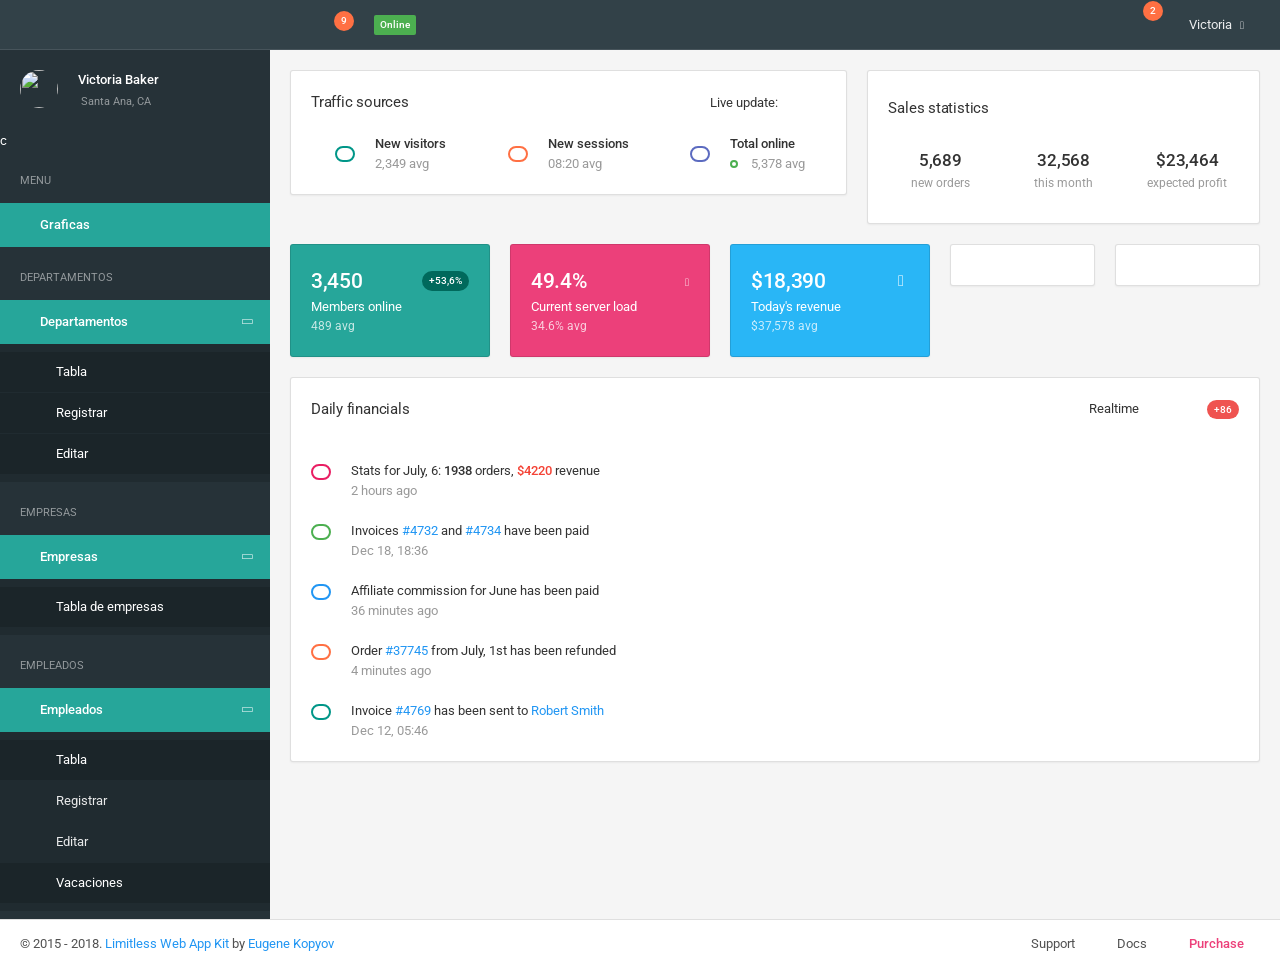
==== commit 4a26edd9: "actualizacion con la tabla de transporte" ====
--- a/full/index.html
+++ b/full/index.html
@@ -405,12 +405,12 @@
 					<ul class="nav nav-sidebar" data-nav-type="accordion">
 
 						<!-- Main -->
-						<li class="nav-item-header"><div class="text-uppercase font-size-xs line-height-xs">Main</div> <i class="icon-menu" title="Main"></i></li>
+						<li class="nav-item-header"><div class="text-uppercase font-size-xs line-height-xs">Menu</div> <i class="icon-menu" title="Main"></i></li>
 						<li class="nav-item">
 							<a href="index.html" class="nav-link active">
 								<i class="icon-home4"></i>
 								<span>
-									Dashboard
+									Graficas
 								</span>
 							</a>
 						</li>
@@ -418,13 +418,49 @@
 
 						<!-- /main -->
 
+						<!-- Forms -->
+						<li class="nav-item-header"><div class="text-uppercase font-size-xs line-height-xs">Departamentos
+                        </div> <i class="icon-menu" title="Forms"></i></li>
+						<li class="nav-item nav-item-submenu nav-item-expanded nav-item-open">
+							<a href="#" class="nav-link"><i class="icon-pencil3"></i> <span>Departamentos</span></a>
+							<ul class="nav nav-group-sub" data-submenu-title="Form components">
+								
+								<li class="nav-item"><a href="form_actions.html" class="nav-link active">Tabla</a></li>
+								<li class="nav-item"><a href="form_actions.html" class="nav-link active">Registrar</a></li>
+								<li class="nav-item"><a href="form_actions.html" class="nav-link active">Editar</a></li>
+							
+							</ul>
+						</li>
+
+						<!-- Extensions -->
+						<li class="nav-item-header"><div class="text-uppercase font-size-xs line-height-xs">Empresas</div> <i class="icon-menu" title="Extensions"></i></li>
+						<li class="nav-item nav-item-submenu nav-item-expanded nav-item-open">
+							<a href="#" class="nav-link"><i class="icon-puzzle4"></i> <span>Empresas</span></a>
+							<ul class="nav nav-group-sub" data-submenu-title="Extensions">
+								<li class="nav-item"><a href="extension_blockui.html" class="nav-link active">Tabla de empresas</a></li>
+							</ul>
+						</li>
+
+						<!-- /extensions -->
+
+
+
 					
 
 						<!-- Tables -->
-						<li class="nav-item-header"><div class="text-uppercase font-size-xs line-height-xs">Tables</div> <i class="icon-menu" title="Tables"></i></li>
-						<li class="nav-item nav-item-submenu">
-							<a href="#" class="nav-link"><i class="icon-table2"></i> <span>Basic tables</span></a>
-							
+						<li class="nav-item-header"><div class="text-uppercase font-size-xs line-height-xs">Empleados </div> <i class="icon-menu" title="Tables"></i></li>
+
+
+						<li class="nav-item nav-item-submenu nav-item-expanded nav-item-open">
+							<a href="#" class="nav-link"><i class="icon-grid7"></i> <span>Empleados</span></a>
+							<ul class="nav nav-group-sub" data-submenu-title="Data tables">
+								<li class="nav-item"><a href="datatable_basic.html" class="nav-link active">Tabla</a></li>
+
+								<li class="nav-item"><a href="datatable_basic.html" class="nav-link">Registrar</a></li>
+
+								<li class="nav-item"><a href="datatable_basic.html" class="nav-link">Editar</a></li>
+								<li class="nav-item"><a href="datatable_styling.html" class="nav-link active">Vacaciones</a></li>
+								
 						<!-- /tables -->
 
 			
@@ -443,59 +479,7 @@
 		<!-- Main content -->
 		<div class="content-wrapper">
 
-			<!-- Page header -->
-			<div class="page-header page-header-light">
-				<div class="page-header-content header-elements-md-inline">
-					<div class="page-title d-flex">
-						<h4><i class="icon-arrow-left52 mr-2"></i> <span class="font-weight-semibold">Home</span> - Dashboard</h4>
-						<a href="#" class="header-elements-toggle text-default d-md-none"><i class="icon-more"></i></a>
-					</div>
-
-					<div class="header-elements d-none">
-						<div class="d-flex justify-content-center">
-							<a href="#" class="btn btn-link btn-float text-default"><i class="icon-bars-alt text-primary"></i><span>Statistics</span></a>
-							<a href="#" class="btn btn-link btn-float text-default"><i class="icon-calculator text-primary"></i> <span>Invoices</span></a>
-							<a href="#" class="btn btn-link btn-float text-default"><i class="icon-calendar5 text-primary"></i> <span>Schedule</span></a>
-						</div>
-					</div>
-				</div>
-
-				<div class="breadcrumb-line breadcrumb-line-light header-elements-md-inline">
-					<div class="d-flex">
-						<div class="breadcrumb">
-							<a href="index.html" class="breadcrumb-item"><i class="icon-home2 mr-2"></i> Home</a>
-							<span class="breadcrumb-item active">Dashboard</span>
-						</div>
-
-						<a href="#" class="header-elements-toggle text-default d-md-none"><i class="icon-more"></i></a>
-					</div>
-
-					<div class="header-elements d-none">
-						<div class="breadcrumb justify-content-center">
-							<a href="#" class="breadcrumb-elements-item">
-								<i class="icon-comment-discussion mr-2"></i>
-								Support
-							</a>
-
-							<div class="breadcrumb-elements-item dropdown p-0">
-								<a href="#" class="breadcrumb-elements-item dropdown-toggle" data-toggle="dropdown">
-									<i class="icon-gear mr-2"></i>
-									Settings
-								</a>
-
-								<div class="dropdown-menu dropdown-menu-right">
-									<a href="#" class="dropdown-item"><i class="icon-user-lock"></i> Account security</a>
-									<a href="#" class="dropdown-item"><i class="icon-statistics"></i> Analytics</a>
-									<a href="#" class="dropdown-item"><i class="icon-accessibility"></i> Accessibility</a>
-									<div class="dropdown-divider"></div>
-									<a href="#" class="dropdown-item"><i class="icon-gear"></i> All settings</a>
-								</div>
-							</div>
-						</div>
-					</div>
-				</div>
-			</div>
-			<!-- /page header -->
+
 
 
 			<!-- Content area -->
@@ -623,332 +607,7 @@
 				<div class="row">
 					<div class="col-xl-8">
 
-						<!-- Marketing campaigns -->
-						<div class="card">
-							<div class="card-header header-elements-sm-inline">
-								<h6 class="card-title">Marketing campaigns</h6>
-								<div class="header-elements">
-									<span class="badge bg-success badge-pill">28 active</span>
-									<div class="list-icons ml-3">
-				                		<div class="list-icons-item dropdown">
-				                			<a href="#" class="list-icons-item dropdown-toggle" data-toggle="dropdown"><i class="icon-menu7"></i></a>
-											<div class="dropdown-menu">
-												<a href="#" class="dropdown-item"><i class="icon-sync"></i> Update data</a>
-												<a href="#" class="dropdown-item"><i class="icon-list-unordered"></i> Detailed log</a>
-												<a href="#" class="dropdown-item"><i class="icon-pie5"></i> Statistics</a>
-												<div class="dropdown-divider"></div>
-												<a href="#" class="dropdown-item"><i class="icon-cross3"></i> Clear list</a>
-											</div>
-				                		</div>
-				                	</div>
-			                	</div>
-							</div>
-
-							<div class="card-body d-sm-flex align-items-sm-center justify-content-sm-between flex-sm-wrap">
-								<div class="d-flex align-items-center mb-3 mb-sm-0">
-									<div id="campaigns-donut"></div>
-									<div class="ml-3">
-										<h5 class="font-weight-semibold mb-0">38,289 <span class="text-success font-size-sm font-weight-normal"><i class="icon-arrow-up12"></i> (+16.2%)</span></h5>
-										<span class="badge badge-mark border-success mr-1"></span> <span class="text-muted">May 12, 12:30 am</span>
-									</div>
-								</div>
-
-								<div class="d-flex align-items-center mb-3 mb-sm-0">
-									<div id="campaign-status-pie"></div>
-									<div class="ml-3">
-										<h5 class="font-weight-semibold mb-0">2,458 <span class="text-danger font-size-sm font-weight-normal"><i class="icon-arrow-down12"></i> (-4.9%)</span></h5>
-										<span class="badge badge-mark border-danger mr-1"></span> <span class="text-muted">Jun 4, 4:00 am</span>
-									</div>
-								</div>
-
-								<div>
-									<a href="#" class="btn bg-indigo-300"><i class="icon-statistics mr-2"></i> View report</a>
-								</div>
-							</div>
-
-							<div class="table-responsive">
-								<table class="table text-nowrap">
-									<thead>
-										<tr>
-											<th>Campaign</th>
-											<th>Client</th>
-											<th>Changes</th>
-											<th>Budget</th>
-											<th>Status</th>
-											<th class="text-center" style="width: 20px;"><i class="icon-arrow-down12"></i></th>
-										</tr>
-									</thead>
-									<tbody>
-										<tr class="table-active table-border-double">
-											<td colspan="5">Today</td>
-											<td class="text-right">
-												<span class="progress-meter" id="today-progress" data-progress="30"></span>
-											</td>
-										</tr>
-										<tr>
-											<td>
-												<div class="d-flex align-items-center">
-													<div class="mr-3">
-														<a href="#">
-															<img src="../../../../global_assets/images/brands/facebook.png" class="rounded-circle" width="32" height="32" alt="">
-														</a>
-													</div>
-													<div>
-														<a href="#" class="text-default font-weight-semibold">Facebook</a>
-														<div class="text-muted font-size-sm">
-															<span class="badge badge-mark border-blue mr-1"></span>
-															02:00 - 03:00
-														</div>
-													</div>
-												</div>
-											</td>
-											<td><span class="text-muted">Mintlime</span></td>
-											<td><span class="text-success-600"><i class="icon-stats-growth2 mr-2"></i> 2.43%</span></td>
-											<td><h6 class="font-weight-semibold mb-0">$5,489</h6></td>
-											<td><span class="badge bg-blue">Active</span></td>
-											<td class="text-center">
-												<div class="list-icons">
-													<div class="list-icons-item dropdown">
-														<a href="#" class="list-icons-item dropdown-toggle caret-0" data-toggle="dropdown"><i class="icon-menu7"></i></a>
-														<div class="dropdown-menu dropdown-menu-right">
-															<a href="#" class="dropdown-item"><i class="icon-file-stats"></i> View statement</a>
-															<a href="#" class="dropdown-item"><i class="icon-file-text2"></i> Edit campaign</a>
-															<a href="#" class="dropdown-item"><i class="icon-file-locked"></i> Disable campaign</a>
-															<div class="dropdown-divider"></div>
-															<a href="#" class="dropdown-item"><i class="icon-gear"></i> Settings</a>
-														</div>
-													</div>
-												</div>
-											</td>
-										</tr>
-										<tr>
-											<td>
-												<div class="d-flex align-items-center">
-													<div class="mr-3">
-														<a href="#">
-															<img src="../../../../global_assets/images/brands/youtube.png" class="rounded-circle" width="32" height="32" alt="">
-														</a>
-													</div>
-													<div>
-														<a href="#" class="text-default font-weight-semibold">Youtube videos</a>
-														<div class="text-muted font-size-sm">
-															<span class="badge badge-mark border-danger mr-1"></span>
-															13:00 - 14:00
-														</div>
-													</div>
-												</div>
-											</td>
-											<td><span class="text-muted">CDsoft</span></td>
-											<td><span class="text-success-600"><i class="icon-stats-growth2 mr-2"></i> 3.12%</span></td>
-											<td><h6 class="font-weight-semibold mb-0">$2,592</h6></td>
-											<td><span class="badge bg-danger">Closed</span></td>
-											<td class="text-center">
-												<div class="list-icons">
-													<div class="list-icons-item dropdown">
-														<a href="#" class="list-icons-item dropdown-toggle caret-0" data-toggle="dropdown"><i class="icon-menu7"></i></a>
-														<div class="dropdown-menu dropdown-menu-right">
-															<a href="#" class="dropdown-item"><i class="icon-file-stats"></i> View statement</a>
-															<a href="#" class="dropdown-item"><i class="icon-file-text2"></i> Edit campaign</a>
-															<a href="#" class="dropdown-item"><i class="icon-file-locked"></i> Disable campaign</a>
-															<div class="dropdown-divider"></div>
-															<a href="#" class="dropdown-item"><i class="icon-gear"></i> Settings</a>
-														</div>
-													</div>
-												</div>
-											</td>
-										</tr>
-										<tr>
-											<td>
-												<div class="d-flex align-items-center">
-													<div class="mr-3">
-														<a href="#">
-															<img src="../../../../global_assets/images/brands/spotify.png" class="rounded-circle" width="32" height="32" alt="">
-														</a>
-													</div>
-													<div>
-														<a href="#" class="text-default font-weight-semibold">Spotify ads</a>
-														<div class="text-muted font-size-sm">
-															<span class="badge badge-mark border-grey-400 mr-1"></span>
-															10:00 - 11:00
-														</div>
-													</div>
-												</div>
-											</td>
-											<td><span class="text-muted">Diligence</span></td>
-											<td><span class="text-danger"><i class="icon-stats-decline2 mr-2"></i> - 8.02%</span></td>
-											<td><h6 class="font-weight-semibold mb-0">$1,268</h6></td>
-											<td><span class="badge bg-grey-400">On hold</span></td>
-											<td class="text-center">
-												<div class="list-icons">
-													<div class="list-icons-item dropdown">
-														<a href="#" class="list-icons-item dropdown-toggle caret-0" data-toggle="dropdown"><i class="icon-menu7"></i></a>
-														<div class="dropdown-menu dropdown-menu-right">
-															<a href="#" class="dropdown-item"><i class="icon-file-stats"></i> View statement</a>
-															<a href="#" class="dropdown-item"><i class="icon-file-text2"></i> Edit campaign</a>
-															<a href="#" class="dropdown-item"><i class="icon-file-locked"></i> Disable campaign</a>
-															<div class="dropdown-divider"></div>
-															<a href="#" class="dropdown-item"><i class="icon-gear"></i> Settings</a>
-														</div>
-													</div>
-												</div>
-											</td>
-										</tr>
-										<tr>
-											<td>
-												<div class="d-flex align-items-center">
-													<div class="mr-3">
-														<a href="#">
-															<img src="../../../../global_assets/images/brands/twitter.png" class="rounded-circle" width="32" height="32" alt="">
-														</a>
-													</div>
-													<div>
-														<a href="#" class="text-default font-weight-semibold">Twitter ads</a>
-														<div class="text-muted font-size-sm">
-															<span class="badge badge-mark border-grey-400 mr-1"></span>
-															04:00 - 05:00
-														</div>
-													</div>
-												</div>
-											</td>
-											<td><span class="text-muted">Deluxe</span></td>
-											<td><span class="text-success-600"><i class="icon-stats-growth2 mr-2"></i> 2.78%</span></td>
-											<td><h6 class="font-weight-semibold mb-0">$7,467</h6></td>
-											<td><span class="badge bg-grey-400">On hold</span></td>
-											<td class="text-center">
-												<div class="list-icons">
-													<div class="list-icons-item dropdown">
-														<a href="#" class="list-icons-item dropdown-toggle caret-0" data-toggle="dropdown"><i class="icon-menu7"></i></a>
-														<div class="dropdown-menu dropdown-menu-right">
-															<a href="#" class="dropdown-item"><i class="icon-file-stats"></i> View statement</a>
-															<a href="#" class="dropdown-item"><i class="icon-file-text2"></i> Edit campaign</a>
-															<a href="#" class="dropdown-item"><i class="icon-file-locked"></i> Disable campaign</a>
-															<div class="dropdown-divider"></div>
-															<a href="#" class="dropdown-item"><i class="icon-gear"></i> Settings</a>
-														</div>
-													</div>
-												</div>
-											</td>
-										</tr>
-
-										<tr class="table-active table-border-double">
-											<td colspan="5">Yesterday</td>
-											<td class="text-right">
-												<span class="progress-meter" id="yesterday-progress" data-progress="65"></span>
-											</td>
-										</tr>
-										<tr>
-											<td>
-												<div class="d-flex align-items-center">
-													<div class="mr-3">
-														<a href="#">
-															<img src="../../../../global_assets/images/brands/bing.png" class="rounded-circle" width="32" height="32" alt="">
-														</a>
-													</div>
-													<div>
-														<a href="#" class="text-default font-weight-semibold">Bing campaign</a>
-														<div class="text-muted font-size-sm">
-															<span class="badge badge-mark border-success mr-1"></span>
-															15:00 - 16:00
-														</div>
-													</div>
-												</div>
-											</td>
-											<td><span class="text-muted">Metrics</span></td>
-											<td><span class="text-danger"><i class="icon-stats-decline2 mr-2"></i> - 5.78%</span></td>
-											<td><h6 class="font-weight-semibold mb-0">$970</h6></td>
-											<td><span class="badge bg-success-400">Pending</span></td>
-											<td class="text-center">
-												<div class="list-icons">
-													<div class="list-icons-item dropdown">
-														<a href="#" class="list-icons-item dropdown-toggle caret-0" data-toggle="dropdown"><i class="icon-menu7"></i></a>
-														<div class="dropdown-menu dropdown-menu-right">
-															<a href="#" class="dropdown-item"><i class="icon-file-stats"></i> View statement</a>
-															<a href="#" class="dropdown-item"><i class="icon-file-text2"></i> Edit campaign</a>
-															<a href="#" class="dropdown-item"><i class="icon-file-locked"></i> Disable campaign</a>
-															<div class="dropdown-divider"></div>
-															<a href="#" class="dropdown-item"><i class="icon-gear"></i> Settings</a>
-														</div>
-													</div>
-												</div>
-											</td>
-										</tr>
-										<tr>
-											<td>
-												<div class="d-flex align-items-center">
-													<div class="mr-3">
-														<a href="#">
-															<img src="../../../../global_assets/images/brands/amazon.png" class="rounded-circle" width="32" height="32" alt="">
-														</a>
-													</div>
-													<div>
-														<a href="#" class="text-default font-weight-semibold">Amazon ads</a>
-														<div class="text-muted font-size-sm">
-															<span class="badge badge-mark border-danger mr-1"></span>
-															18:00 - 19:00
-														</div>
-													</div>
-												</div>
-											</td>
-											<td><span class="text-muted">Blueish</span></td>
-											<td><span class="text-success-600"><i class="icon-stats-growth2 mr-2"></i> 6.79%</span></td>
-											<td><h6 class="font-weight-semibold mb-0">$1,540</h6></td>
-											<td><span class="badge bg-blue">Active</span></td>
-											<td class="text-center">
-												<div class="list-icons">
-													<div class="list-icons-item dropdown">
-														<a href="#" class="list-icons-item dropdown-toggle caret-0" data-toggle="dropdown"><i class="icon-menu7"></i></a>
-														<div class="dropdown-menu dropdown-menu-right">
-															<a href="#" class="dropdown-item"><i class="icon-file-stats"></i> View statement</a>
-															<a href="#" class="dropdown-item"><i class="icon-file-text2"></i> Edit campaign</a>
-															<a href="#" class="dropdown-item"><i class="icon-file-locked"></i> Disable campaign</a>
-															<div class="dropdown-divider"></div>
-															<a href="#" class="dropdown-item"><i class="icon-gear"></i> Settings</a>
-														</div>
-													</div>
-												</div>
-											</td>
-										</tr>
-										<tr>
-											<td>
-												<div class="d-flex align-items-center">
-													<div class="mr-3">
-														<a href="#">
-															<img src="../../../../global_assets/images/brands/dribbble.png" class="rounded-circle" width="32" height="32" alt="">
-														</a>
-													</div>
-													<div>
-														<a href="#" class="text-default font-weight-semibold">Dribbble ads</a>
-														<div class="text-muted font-size-sm">
-															<span class="badge badge-mark border-blue mr-1"></span>
-															20:00 - 21:00
-														</div>
-													</div>
-												</div>
-											</td>
-											<td><span class="text-muted">Teamable</span></td>
-											<td><span class="text-danger"><i class="icon-stats-decline2 mr-2"></i> 9.83%</span></td>
-											<td><h6 class="font-weight-semibold mb-0">$8,350</h6></td>
-											<td><span class="badge bg-danger">Closed</span></td>
-											<td class="text-center">
-												<div class="list-icons">
-													<div class="list-icons-item dropdown">
-														<a href="#" class="list-icons-item dropdown-toggle caret-0" data-toggle="dropdown"><i class="icon-menu7"></i></a>
-														<div class="dropdown-menu dropdown-menu-right">
-															<a href="#" class="dropdown-item"><i class="icon-file-stats"></i> View statement</a>
-															<a href="#" class="dropdown-item"><i class="icon-file-text2"></i> Edit campaign</a>
-															<a href="#" class="dropdown-item"><i class="icon-file-locked"></i> Disable campaign</a>
-															<div class="dropdown-divider"></div>
-															<a href="#" class="dropdown-item"><i class="icon-gear"></i> Settings</a>
-														</div>
-													</div>
-												</div>
-											</td>
-										</tr>
-									</tbody>
-								</table>
-							</div>
-						</div>
-						<!-- /marketing campaigns -->
+
 
 
 						<!-- Quick stats boxes -->
@@ -1036,543 +695,8 @@
 						<!-- /quick stats boxes -->
 
 
-						<!-- Support tickets -->
-						<div class="card">
-							<div class="card-header header-elements-sm-inline">
-								<h6 class="card-title">Support tickets</h6>
-								<div class="header-elements">
-									<a class="text-default daterange-ranges font-weight-semibold cursor-pointer dropdown-toggle">
-										<i class="icon-calendar3 mr-2"></i>
-										<span></span>
-									</a>
-			                	</div>
-							</div>
-
-							<div class="card-body d-md-flex align-items-md-center justify-content-md-between flex-md-wrap">
-								<div class="d-flex align-items-center mb-3 mb-md-0">
-									<div id="tickets-status"></div>
-									<div class="ml-3">
-										<h5 class="font-weight-semibold mb-0">14,327 <span class="text-success font-size-sm font-weight-normal"><i class="icon-arrow-up12"></i> (+2.9%)</span></h5>
-										<span class="badge badge-mark border-success mr-1"></span> <span class="text-muted">Jun 16, 10:00 am</span>
-									</div>
-								</div>
-
-								<div class="d-flex align-items-center mb-3 mb-md-0">
-									<a href="#" class="btn bg-transparent border-indigo-400 text-indigo-400 rounded-round border-2 btn-icon">
-										<i class="icon-alarm-add"></i>
-									</a>
-									<div class="ml-3">
-										<h5 class="font-weight-semibold mb-0">1,132</h5>
-										<span class="text-muted">total tickets</span>
-									</div>
-								</div>
-
-								<div class="d-flex align-items-center mb-3 mb-md-0">
-									<a href="#" class="btn bg-transparent border-indigo-400 text-indigo-400 rounded-round border-2 btn-icon">
-										<i class="icon-spinner11"></i>
-									</a>
-									<div class="ml-3">
-										<h5 class="font-weight-semibold mb-0">06:25:00</h5>
-										<span class="text-muted">response time</span>
-									</div>
-								</div>
-
-								<div>
-									<a href="#" class="btn bg-teal-400"><i class="icon-statistics mr-2"></i> Report</a>
-								</div>
-							</div>
-
-							<div class="table-responsive">
-								<table class="table text-nowrap">
-									<thead>
-										<tr>
-											<th style="width: 50px">Due</th>
-											<th style="width: 300px;">User</th>
-											<th>Description</th>
-											<th class="text-center" style="width: 20px;"><i class="icon-arrow-down12"></i></th>
-										</tr>
-									</thead>
-									<tbody>
-										<tr class="table-active table-border-double">
-											<td colspan="3">Active tickets</td>
-											<td class="text-right">
-												<span class="badge bg-blue badge-pill">24</span>
-											</td>
-										</tr>
-
-										<tr>
-											<td class="text-center">
-												<h6 class="mb-0">12</h6>
-												<div class="font-size-sm text-muted line-height-1">hours</div>
-											</td>
-											<td>
-												<div class="d-flex align-items-center">
-													<div class="mr-3">
-														<a href="#" class="btn bg-teal-400 rounded-round btn-icon btn-sm">
-															<span class="letter-icon"></span>
-														</a>
-													</div>
-													<div>
-														<a href="#" class="text-default font-weight-semibold letter-icon-title">Annabelle Doney</a>
-														<div class="text-muted font-size-sm"><span class="badge badge-mark border-blue mr-1"></span> Active</div>
-													</div>
-												</div>
-											</td>
-											<td>
-												<a href="#" class="text-default">
-													<div class="font-weight-semibold">[#1183] Workaround for OS X selects printing bug</div>
-													<span class="text-muted">Chrome fixed the bug several versions ago, thus rendering this...</span>
-												</a>
-											</td>
-											<td class="text-center">
-												<div class="list-icons">
-													<div class="list-icons-item dropdown">
-														<a href="#" class="list-icons-item dropdown-toggle caret-0" data-toggle="dropdown"><i class="icon-menu7"></i></a>
-														<div class="dropdown-menu dropdown-menu-right">
-															<a href="#" class="dropdown-item"><i class="icon-undo"></i> Quick reply</a>
-															<a href="#" class="dropdown-item"><i class="icon-history"></i> Full history</a>
-															<div class="dropdown-divider"></div>
-															<a href="#" class="dropdown-item"><i class="icon-checkmark3 text-success"></i> Resolve issue</a>
-															<a href="#" class="dropdown-item"><i class="icon-cross2 text-danger"></i> Close issue</a>
-														</div>
-													</div>
-												</div>
-											</td>
-										</tr>
-
-										<tr>
-											<td class="text-center">
-												<h6 class="mb-0">16</h6>
-												<div class="font-size-sm text-muted line-height-1">hours</div>
-											</td>
-											<td>
-												<div class="d-flex align-items-center">
-													<div class="mr-3">
-														<a href="#">
-															<img src="../../../../global_assets/images/placeholders/placeholder.jpg" class="rounded-circle" width="32" height="32" alt="">
-														</a>
-													</div>
-													<div>
-														<a href="#" class="text-default font-weight-semibold">Chris Macintyre</a>
-														<div class="text-muted font-size-sm"><span class="badge badge-mark border-blue mr-1"></span> Active</div>
-													</div>
-												</div>
-											</td>
-											<td>
-												<a href="#" class="text-default">
-													<div class="font-weight-semibold">[#1249] Vertically center carousel controls</div>
-													<span class="text-muted">Try any carousel control and reduce the screen width below...</span>
-												</a>
-											</td>
-											<td class="text-center">
-												<div class="list-icons">
-													<div class="list-icons-item dropdown">
-														<a href="#" class="list-icons-item dropdown-toggle caret-0" data-toggle="dropdown"><i class="icon-menu7"></i></a>
-														<div class="dropdown-menu dropdown-menu-right">
-															<a href="#" class="dropdown-item"><i class="icon-undo"></i> Quick reply</a>
-															<a href="#" class="dropdown-item"><i class="icon-history"></i> Full history</a>
-															<div class="dropdown-divider"></div>
-															<a href="#" class="dropdown-item"><i class="icon-checkmark3 text-success"></i> Resolve issue</a>
-															<a href="#" class="dropdown-item"><i class="icon-cross2 text-danger"></i> Close issue</a>
-														</div>
-													</div>
-												</div>
-											</td>
-										</tr>
-
-										<tr>
-											<td class="text-center">
-												<h6 class="mb-0">20</h6>
-												<div class="font-size-sm text-muted line-height-1">hours</div>
-											</td>
-											<td>
-												<div class="d-flex align-items-center">
-													<div class="mr-3">
-														<a href="#" class="btn bg-blue rounded-round btn-icon btn-sm">
-															<span class="letter-icon"></span>
-														</a>
-													</div>
-													<div>
-														<a href="#" class="text-default font-weight-semibold letter-icon-title">Robert Hauber</a>
-														<div class="text-muted font-size-sm"><span class="badge badge-mark border-blue mr-1"></span> Active</div>
-													</div>
-												</div>
-											</td>
-											<td>
-												<a href="#" class="text-default">
-													<div class="font-weight-semibold">[#1254] Inaccurate small pagination height</div>
-													<span class="text-muted">The height of pagination elements is not consistent with...</span>
-												</a>
-											</td>
-											<td class="text-center">
-												<div class="list-icons">
-													<div class="list-icons-item dropdown">
-														<a href="#" class="list-icons-item dropdown-toggle caret-0" data-toggle="dropdown"><i class="icon-menu7"></i></a>
-														<div class="dropdown-menu dropdown-menu-right">
-															<a href="#" class="dropdown-item"><i class="icon-undo"></i> Quick reply</a>
-															<a href="#" class="dropdown-item"><i class="icon-history"></i> Full history</a>
-															<div class="dropdown-divider"></div>
-															<a href="#" class="dropdown-item"><i class="icon-checkmark3 text-success"></i> Resolve issue</a>
-															<a href="#" class="dropdown-item"><i class="icon-cross2 text-danger"></i> Close issue</a>
-														</div>
-													</div>
-												</div>
-											</td>
-										</tr>
-
-										<tr>
-											<td class="text-center">
-												<h6 class="mb-0">40</h6>
-												<div class="font-size-sm text-muted line-height-1">hours</div>
-											</td>
-											<td>
-												<div class="d-flex align-items-center">
-													<div class="mr-3">
-														<a href="#" class="btn bg-warning-400 rounded-round btn-icon btn-sm">
-															<span class="letter-icon"></span>
-														</a>
-													</div>
-													<div>
-														<a href="#" class="text-default font-weight-semibold letter-icon-title">Robert Hauber</a>
-														<div class="text-muted font-size-sm"><span class="badge badge-mark border-blue mr-1"></span> Active</div>
-													</div>
-												</div>
-											</td>
-											<td>
-												<a href="#" class="text-default">
-													<div class="font-weight-semibold">[#1184] Round grid column gutter operations</div>
-													<span class="text-muted">Left rounds up, right rounds down. should keep everything...</span>
-												</a>
-											</td>
-											<td class="text-center">
-												<div class="list-icons">
-													<div class="list-icons-item dropdown">
-														<a href="#" class="list-icons-item dropdown-toggle caret-0" data-toggle="dropdown"><i class="icon-menu7"></i></a>
-														<div class="dropdown-menu dropdown-menu-right">
-															<a href="#" class="dropdown-item"><i class="icon-undo"></i> Quick reply</a>
-															<a href="#" class="dropdown-item"><i class="icon-history"></i> Full history</a>
-															<div class="dropdown-divider"></div>
-															<a href="#" class="dropdown-item"><i class="icon-checkmark3 text-success"></i> Resolve issue</a>
-															<a href="#" class="dropdown-item"><i class="icon-cross2 text-danger"></i> Close issue</a>
-														</div>
-													</div>
-												</div>
-											</td>
-										</tr>
-
-										<tr class="table-active table-border-double">
-											<td colspan="3">Resolved tickets</td>
-											<td class="text-right">
-												<span class="badge bg-success badge-pill">42</span>
-											</td>
-										</tr>
-
-										<tr>
-											<td class="text-center">
-												<i class="icon-checkmark3 text-success"></i>
-											</td>
-											<td>
-												<div class="d-flex align-items-center">
-													<div class="mr-3">
-														<a href="#" class="btn bg-success-400 rounded-round btn-icon btn-sm">
-															<span class="letter-icon"></span>
-														</a>
-													</div>
-													<div>
-														<a href="#" class="text-default font-weight-semibold letter-icon-title">Alan Macedo</a>
-														<div class="text-muted font-size-sm"><span class="badge badge-mark border-success mr-1"></span> Resolved</div>
-													</div>
-												</div>
-											</td>
-											<td>
-												<a href="#" class="text-default">
-													<div>[#1046] Avoid some unnecessary HTML string</div>
-													<span class="text-muted">Rather than building a string of HTML and then parsing it...</span>
-												</a>
-											</td>
-											<td class="text-center">
-												<div class="list-icons">
-													<div class="list-icons-item dropdown">
-														<a href="#" class="list-icons-item dropdown-toggle caret-0" data-toggle="dropdown"><i class="icon-menu7"></i></a>
-														<div class="dropdown-menu dropdown-menu-right">
-															<a href="#" class="dropdown-item"><i class="icon-undo"></i> Quick reply</a>
-															<a href="#" class="dropdown-item"><i class="icon-history"></i> Full history</a>
-															<div class="dropdown-divider"></div>
-															<a href="#" class="dropdown-item"><i class="icon-plus3 text-blue"></i> Unresolve issue</a>
-															<a href="#" class="dropdown-item"><i class="icon-cross2 text-danger"></i> Close issue</a>
-														</div>
-													</div>
-												</div>
-											</td>
-										</tr>
-
-										<tr>
-											<td class="text-center">
-												<i class="icon-checkmark3 text-success"></i>
-											</td>
-											<td>
-												<div class="d-flex align-items-center">
-													<div class="mr-3">
-														<a href="#" class="btn bg-pink-400 rounded-round btn-icon btn-sm">
-															<span class="letter-icon"></span>
-														</a>
-													</div>
-													<div>
-														<a href="#" class="text-default font-weight-semibold letter-icon-title">Brett Castellano</a>
-														<div class="text-muted font-size-sm"><span class="badge badge-mark border-success mr-1"></span> Resolved</div>
-													</div>
-												</div>
-											</td>
-											<td>
-												<a href="#" class="text-default">
-													<div>[#1038] Update json configuration</div>
-													<span class="text-muted">The <code>files</code> property is necessary to override the files property...</span>
-												</a>
-											</td>
-											<td class="text-center">
-												<div class="list-icons">
-													<div class="list-icons-item dropdown">
-														<a href="#" class="list-icons-item dropdown-toggle caret-0" data-toggle="dropdown"><i class="icon-menu7"></i></a>
-														<div class="dropdown-menu dropdown-menu-right">
-															<a href="#" class="dropdown-item"><i class="icon-undo"></i> Quick reply</a>
-															<a href="#" class="dropdown-item"><i class="icon-history"></i> Full history</a>
-															<div class="dropdown-divider"></div>
-															<a href="#" class="dropdown-item"><i class="icon-plus3 text-blue"></i> Unresolve issue</a>
-															<a href="#" class="dropdown-item"><i class="icon-cross2 text-danger"></i> Close issue</a>
-														</div>
-													</div>
-												</div>
-											</td>
-										</tr>
-
-										<tr>
-											<td class="text-center">
-												<i class="icon-checkmark3 text-success"></i>
-											</td>
-											<td>
-												<div class="d-flex align-items-center">
-													<div class="mr-3">
-														<a href="#">
-															<img src="../../../../global_assets/images/placeholders/placeholder.jpg" class="rounded-circle" width="32" height="32" alt="">
-														</a>
-													</div>
-													<div>
-														<a href="#" class="text-default font-weight-semibold">Roxanne Forbes</a>
-														<div class="text-muted font-size-sm"><span class="badge badge-mark border-success mr-1"></span> Resolved</div>
-													</div>
-												</div>
-											</td>
-											<td>
-												<a href="#" class="text-default">
-													<div>[#1034] Tooltip multiple event</div>
-													<span class="text-muted">Fix behavior when using tooltips and popovers that are...</span>
-												</a>
-											</td>
-											<td class="text-center">
-												<div class="list-icons">
-													<div class="list-icons-item dropdown">
-														<a href="#" class="list-icons-item dropdown-toggle caret-0" data-toggle="dropdown"><i class="icon-menu7"></i></a>
-														<div class="dropdown-menu dropdown-menu-right">
-															<a href="#" class="dropdown-item"><i class="icon-undo"></i> Quick reply</a>
-															<a href="#" class="dropdown-item"><i class="icon-history"></i> Full history</a>
-															<div class="dropdown-divider"></div>
-															<a href="#" class="dropdown-item"><i class="icon-plus3 text-blue"></i> Unresolve issue</a>
-															<a href="#" class="dropdown-item"><i class="icon-cross2 text-danger"></i> Close issue</a>
-														</div>
-													</div>
-												</div>
-											</td>
-										</tr>
-
-										<tr class="table-active table-border-double">
-											<td colspan="3">Closed tickets</td>
-											<td class="text-right">
-												<span class="badge bg-danger badge-pill">37</span>
-											</td>
-										</tr>
-
-										<tr>
-											<td class="text-center">
-												<i class="icon-cross2 text-danger-400"></i>
-											</td>
-											<td>
-												<div class="d-flex align-items-center">
-													<div class="mr-3">
-														<a href="#">
-															<img src="../../../../global_assets/images/placeholders/placeholder.jpg" class="rounded-circle" width="32" height="32" alt="">
-														</a>
-													</div>
-													<div>
-														<a href="#" class="text-default font-weight-semibold">Mitchell Sitkin</a>
-														<div class="text-muted font-size-sm"><span class="badge badge-mark border-danger mr-1"></span> Closed</div>
-													</div>
-												</div>
-											</td>
-											<td>
-												<a href="#" class="text-default">
-													<div>[#1040] Account for static form controls in form group</div>
-													<span class="text-muted">Resizes control label's font-size and account for the standard...</span>
-												</a>
-											</td>
-											<td class="text-center">
-												<div class="list-icons">
-													<div class="list-icons-item dropdown">
-														<a href="#" class="list-icons-item dropdown-toggle caret-0" data-toggle="dropdown"><i class="icon-menu7"></i></a>
-														<div class="dropdown-menu dropdown-menu-right">
-															<a href="#" class="dropdown-item"><i class="icon-undo"></i> Quick reply</a>
-															<a href="#" class="dropdown-item"><i class="icon-history"></i> Full history</a>
-															<div class="dropdown-divider"></div>
-															<a href="#" class="dropdown-item"><i class="icon-plus3 text-blue"></i> Unresolve issue</a>
-															<a href="#" class="dropdown-item"><i class="icon-spinner11 text-grey"></i> Reopen issue</a>
-														</div>
-													</div>
-												</div>
-											</td>
-										</tr>
-
-										<tr>
-											<td class="text-center">
-												<i class="icon-cross2 text-danger"></i>
-											</td>
-											<td>
-												<div class="d-flex align-items-center">
-													<div class="mr-3">
-														<a href="#" class="btn bg-brown-400 rounded-round btn-icon btn-sm">
-															<span class="letter-icon"></span>
-														</a>
-													</div>
-													<div>
-														<a href="#" class="text-default font-weight-semibold letter-icon-title">Katleen Jensen</a>
-														<div class="text-muted font-size-sm"><span class="badge badge-mark border-danger mr-1"></span> Closed</div>
-													</div>
-												</div>
-											</td>
-											<td>
-												<a href="#" class="text-default">
-													<div>[#1038] Proper sizing of form control feedback</div>
-													<span class="text-muted">Feedback icon sizing inside a larger/smaller form-group...</span>
-												</a>
-											</td>
-											<td class="text-center">
-												<div class="list-icons">
-													<div class="list-icons-item dropdown">
-														<a href="#" class="list-icons-item dropdown-toggle caret-0" data-toggle="dropdown"><i class="icon-menu7"></i></a>
-														<div class="dropdown-menu dropdown-menu-right">
-															<a href="#" class="dropdown-item"><i class="icon-undo"></i> Quick reply</a>
-															<a href="#" class="dropdown-item"><i class="icon-history"></i> Full history</a>
-															<div class="dropdown-divider"></div>
-															<a href="#" class="dropdown-item"><i class="icon-plus3 text-blue"></i> Unresolve issue</a>
-															<a href="#" class="dropdown-item"><i class="icon-spinner11 text-grey"></i> Reopen issue</a>
-														</div>
-													</div>
-												</div>
-											</td>
-										</tr>
-									</tbody>
-								</table>
-							</div>
-						</div>
-						<!-- /support tickets -->
-
-
-						<!-- Latest posts -->
-						<div class="card">
-							<div class="card-header header-elements-inline">
-								<h6 class="card-title">Latest posts</h6>
-								<div class="header-elements">
-									<div class="list-icons">
-				                		<a class="list-icons-item" data-action="collapse"></a>
-				                		<a class="list-icons-item" data-action="reload"></a>
-				                		<a class="list-icons-item" data-action="remove"></a>
-				                	</div>
-			                	</div>
-		                	</div>
-
-							<div class="card-body pb-0">
-								<div class="row">
-									<div class="col-xl-6">
-										<div class="media flex-column flex-sm-row mt-0 mb-3">
-				        					<div class="mr-sm-3 mb-2 mb-sm-0">
-												<div class="card-img-actions">
-													<a href="#">
-														<img src="../../../../global_assets/images/placeholders/placeholder.jpg" class="img-fluid img-preview rounded" alt="">
-														<span class="card-img-actions-overlay card-img"><i class="icon-play3 icon-2x"></i></span>
-													</a>
-												</div>
-											</div>
-
-				        					<div class="media-body">
-												<h6 class="media-title"><a href="#">Up unpacked friendly</a></h6>
-					                    		<ul class="list-inline list-inline-dotted text-muted mb-2">
-					                    			<li class="list-inline-item"><i class="icon-book-play mr-2"></i> Video tutorials</li>
-					                    		</ul>
-												The him father parish looked has sooner. Attachment frequently terminated son hello...
-											</div>
-										</div>
-
-										<div class="media flex-column flex-sm-row mt-0 mb-3">
-				        					<div class="mr-sm-3 mb-2 mb-sm-0">
-												<div class="card-img-actions">
-													<a href="#">
-														<img src="../../../../global_assets/images/placeholders/placeholder.jpg" class="img-fluid img-preview rounded" alt="">
-														<span class="card-img-actions-overlay card-img"><i class="icon-play3 icon-2x"></i></span>
-													</a>
-												</div>
-											</div>
-
-				        					<div class="media-body">
-												<h6 class="media-title"><a href="#">It allowance prevailed</a></h6>
-					                    		<ul class="list-inline list-inline-dotted text-muted mb-2">
-					                    			<li class="list-inline-item"><i class="icon-book-play mr-2"></i> Video tutorials</li>
-					                    		</ul>
-												Alteration literature to or an sympathize mr imprudence. Of is ferrars subject enjoyed...
-											</div>
-										</div>
-									</div>
-
-									<div class="col-xl-6">
-										<div class="media flex-column flex-sm-row mt-0 mb-3">
-				        					<div class="mr-sm-3 mb-2 mb-sm-0">
-												<div class="card-img-actions">
-													<a href="#">
-														<img src="../../../../global_assets/images/placeholders/placeholder.jpg" class="img-fluid img-preview rounded" alt="">
-														<span class="card-img-actions-overlay card-img"><i class="icon-play3 icon-2x"></i></span>
-													</a>
-												</div>
-											</div>
-
-				        					<div class="media-body">
-												<h6 class="media-title"><a href="#">Case read they must</a></h6>
-					                    		<ul class="list-inline list-inline-dotted text-muted mb-2">
-					                    			<li class="list-inline-item"><i class="icon-book-play mr-2"></i> Video tutorials</li>
-					                    		</ul>
-												On it differed repeated wandered required in. Then girl neat why yet knew rose spot...
-											</div>
-										</div>
-
-										<div class="media flex-column flex-sm-row mt-0 mb-3">
-				        					<div class="mr-sm-3 mb-2 mb-sm-0">
-												<div class="card-img-actions">
-													<a href="#">
-														<img src="../../../../global_assets/images/placeholders/placeholder.jpg" class="img-fluid img-preview rounded" alt="">
-														<span class="card-img-actions-overlay card-img"><i class="icon-play3 icon-2x"></i></span>
-													</a>
-												</div>
-											</div>
-
-				        					<div class="media-body">
-												<h6 class="media-title"><a href="#">Too carriage attended</a></h6>
-					                    		<ul class="list-inline list-inline-dotted text-muted mb-2">
-					                    			<li class="list-inline-item"><i class="icon-book-play mr-2"></i> FAQ section</li>
-					                    		</ul>
-												Marianne or husbands if at stronger ye. Considered is as middletons uncommonly...
-											</div>
-										</div>
-									</div>
-								</div>
-							</div>
-						</div>
-						<!-- /latest posts -->
+
+
 
 					</div>
 
@@ -1624,193 +748,13 @@
 						<!-- /progress counters -->
 
 
-						<!-- Daily sales -->
-						<div class="card">
-							<div class="card-header header-elements-inline">
-								<h6 class="card-title">Daily sales stats</h6>
-								<div class="header-elements">
-									<span class="font-weight-bold text-danger-600 ml-2">$4,378</span>
-									<div class="list-icons ml-3">
-				                		<div class="list-icons-item dropdown">
-				                			<a href="#" class="list-icons-item dropdown-toggle" data-toggle="dropdown"><i class="icon-cog3"></i></a>
-											<div class="dropdown-menu dropdown-menu-right">
-												<a href="#" class="dropdown-item"><i class="icon-sync"></i> Update data</a>
-												<a href="#" class="dropdown-item"><i class="icon-list-unordered"></i> Detailed log</a>
-												<a href="#" class="dropdown-item"><i class="icon-pie5"></i> Statistics</a>
-												<div class="dropdown-divider"></div>
-												<a href="#" class="dropdown-item"><i class="icon-cross3"></i> Clear list</a>
-											</div>
-				                		</div>
-				                	</div>
-								</div>
-							</div>
-
-							<div class="card-body">
-								<div class="chart" id="sales-heatmap"></div>
-							</div>
-
-							<div class="table-responsive">
-								<table class="table text-nowrap">
-									<thead>
-										<tr>
-											<th class="w-100">Application</th>
-											<th>Time</th>
-											<th>Price</th>
-										</tr>
-									</thead>
-									<tbody>
-										<tr>
-											<td>
-												<div class="d-flex align-items-center">
-													<div class="mr-3">
-														<a href="#" class="btn bg-primary-400 rounded-round btn-icon btn-sm">
-															<span class="letter-icon"></span>
-														</a>
-													</div>
-													<div>
-														<a href="#" class="text-default font-weight-semibold letter-icon-title">Sigma application</a>
-														<div class="text-muted font-size-sm"><i class="icon-checkmark3 font-size-sm mr-1"></i> New order</div>
-													</div>
-												</div>
-											</td>
-											<td>
-												<span class="text-muted font-size-sm">06:28 pm</span>
-											</td>
-											<td>
-												<h6 class="font-weight-semibold mb-0">$49.90</h6>
-											</td>
-										</tr>
-
-										<tr>
-											<td>
-												<div class="d-flex align-items-center">
-													<div class="mr-3">
-														<a href="#" class="btn bg-danger-400 rounded-round btn-icon btn-sm">
-															<span class="letter-icon"></span>
-														</a>
-													</div>
-													<div>
-														<a href="#" class="text-default font-weight-semibold letter-icon-title">Alpha application</a>
-														<div class="text-muted font-size-sm"><i class="icon-spinner11 font-size-sm mr-1"></i> Renewal</div>
-													</div>
-												</div>
-											</td>
-											<td>
-												<span class="text-muted font-size-sm">04:52 pm</span>
-											</td>
-											<td>
-												<h6 class="font-weight-semibold mb-0">$90.50</h6>
-											</td>
-										</tr>
-
-										<tr>
-											<td>
-												<div class="d-flex align-items-center">
-													<div class="mr-3">
-														<a href="#" class="btn bg-indigo-400 rounded-round btn-icon btn-sm">
-															<span class="letter-icon"></span>
-														</a>
-													</div>
-													<div>
-														<a href="#" class="text-default font-weight-semibold letter-icon-title">Delta application</a>
-														<div class="text-muted font-size-sm"><i class="icon-lifebuoy font-size-sm mr-1"></i> Support</div>
-													</div>
-												</div>
-											</td>
-											<td>
-												<span class="text-muted font-size-sm">01:26 pm</span>
-											</td>
-											<td>
-												<h6 class="font-weight-semibold mb-0">$60.00</h6>
-											</td>
-										</tr>
-
-										<tr>
-											<td>
-												<div class="d-flex align-items-center">
-													<div class="mr-3">
-														<a href="#" class="btn bg-success-400 rounded-round btn-icon btn-sm">
-															<span class="letter-icon"></span>
-														</a>
-													</div>
-													<div>
-														<a href="#" class="text-default font-weight-semibold letter-icon-title">Omega application</a>
-														<div class="text-muted font-size-sm"><i class="icon-lifebuoy font-size-sm mr-1"></i> Support</div>
-													</div>
-												</div>
-											</td>
-											<td>
-												<span class="text-muted font-size-sm">11:46 am</span>
-											</td>
-											<td>
-												<h6 class="font-weight-semibold mb-0">$55.00</h6>
-											</td>
-										</tr>
-
-										<tr>
-											<td>
-												<div class="d-flex align-items-center">
-													<div class="mr-3">
-														<a href="#" class="btn bg-danger-400 rounded-round btn-icon btn-sm">
-															<span class="letter-icon"></span>
-														</a>
-													</div>
-													<div>
-														<a href="#" class="text-default font-weight-semibold letter-icon-title">Alpha application</a>
-														<div class="text-muted font-size-sm"><i class="icon-spinner11 font-size-sm mr-2"></i> Renewal</div>
-													</div>
-												</div>
-											</td>
-											<td>
-												<span class="text-muted font-size-sm">10:29 am</span>
-											</td>
-											<td>
-												<h6 class="font-weight-semibold mb-0">$90.50</h6>
-											</td>
-										</tr>
-									</tbody>
-								</table>
-							</div>
-						</div>
-						<!-- /daily sales -->
-
-
-						<!-- My messages -->
-						<div class="card">
-							<div class="card-header header-elements-inline">
-								<h6 class="card-title">My messages</h6>
-								<div class="header-elements">
-									<span><i class="icon-history text-warning mr-2"></i> Jul 7, 10:30</span>
-									<span class="badge bg-success align-self-start ml-3">Online</span>
-								</div>
-							</div>
-
-							<!-- Numbers -->
-							<div class="card-body py-0">
-								<div class="row text-center">
-									<div class="col-4">
-										<div class="mb-3">
-											<h5 class="font-weight-semibold mb-0">2,345</h5>
-											<span class="text-muted font-size-sm">this week</span>
-										</div>
-									</div>
-
-									<div class="col-4">
-										<div class="mb-3">
-											<h5 class="font-weight-semibold mb-0">3,568</h5>
-											<span class="text-muted font-size-sm">this month</span>
-										</div>
-									</div>
-
-									<div class="col-4">
-										<div class="mb-3">
-											<h5 class="font-weight-semibold mb-0">32,693</h5>
-											<span class="text-muted font-size-sm">all messages</span>
-										</div>
-									</div>
-								</div>
-							</div>
-							<!-- /numbers -->
+
+
+
+
+								</div>
+							</div>
+
 
 
 							<!-- Area chart -->
@@ -1818,274 +762,10 @@
 							<!-- /area chart -->
 
 
-							<!-- Tabs -->
-		                	<ul class="nav nav-tabs nav-tabs-solid nav-justified bg-indigo-400 border-x-0 border-bottom-0 border-top-indigo-300 mb-0">
-								<li class="nav-item">
-									<a href="#messages-tue" class="nav-link font-size-sm text-uppercase active" data-toggle="tab">
-										Tuesday
-									</a>
-								</li>
-
-								<li class="nav-item">
-									<a href="#messages-mon" class="nav-link font-size-sm text-uppercase" data-toggle="tab">
-										Monday
-									</a>
-								</li>
-
-								<li class="nav-item">
-									<a href="#messages-fri" class="nav-link font-size-sm text-uppercase" data-toggle="tab">
-										Friday
-									</a>
-								</li>
-							</ul>
-							<!-- /tabs -->
-
-
-							<!-- Tabs content -->
-							<div class="tab-content card-body">
-								<div class="tab-pane active fade show" id="messages-tue">
-									<ul class="media-list">
-										<li class="media">
-											<div class="mr-3 position-relative">
-												<img src="../../../../global_assets/images/placeholders/placeholder.jpg" class="rounded-circle" width="36" height="36" alt="">
-												<span class="badge bg-danger-400 badge-pill badge-float border-2 border-white">8</span>
-											</div>
-
-											<div class="media-body">
-												<div class="d-flex justify-content-between">
-													<a href="#">James Alexander</a>
-													<span class="font-size-sm text-muted">14:58</span>
-												</div>
-
-												The constitutionally inventoried precariously...
-											</div>
-										</li>
-
-										<li class="media">
-											<div class="mr-3 position-relative">
-												<img src="../../../../global_assets/images/placeholders/placeholder.jpg" class="rounded-circle" width="36" height="36" alt="">
-												<span class="badge bg-danger-400 badge-pill badge-float border-2 border-white">6</span>
-											</div>
-
-											<div class="media-body">
-												<div class="d-flex justify-content-between">
-													<a href="#">Margo Baker</a>
-													<span class="font-size-sm text-muted">12:16</span>
-												</div>
-
-												Pinched a well more moral chose goodness...
-											</div>
-										</li>
-
-										<li class="media">
-											<div class="mr-3">
-												<img src="../../../../global_assets/images/placeholders/placeholder.jpg" class="rounded-circle" width="36" height="36" alt="">
-											</div>
-
-											<div class="media-body">
-												<div class="d-flex justify-content-between">
-													<a href="#">Jeremy Victorino</a>
-													<span class="font-size-sm text-muted">09:48</span>
-												</div>
-
-												Pert thickly mischievous clung frowned well...
-											</div>
-										</li>
-
-										<li class="media">
-											<div class="mr-3">
-												<img src="../../../../global_assets/images/placeholders/placeholder.jpg" class="rounded-circle" width="36" height="36" alt="">
-											</div>
-
-											<div class="media-body">
-												<div class="d-flex justify-content-between">
-													<a href="#">Beatrix Diaz</a>
-													<span class="font-size-sm text-muted">05:54</span>
-												</div>
-
-												Nightingale taped hello bucolic fussily cardinal...
-											</div>
-										</li>
-
-										<li class="media">
-											<div class="mr-3">
-												<img src="../../../../global_assets/images/placeholders/placeholder.jpg" class="rounded-circle" width="36" height="36" alt="">
-											</div>
-
-											<div class="media-body">												
-												<div class="d-flex justify-content-between">
-													<a href="#">Richard Vango</a>
-													<span class="font-size-sm text-muted">01:43</span>
-												</div>
-
-												Amidst roadrunner distantly pompously where...
-											</div>
-										</li>
-									</ul>
-								</div>
-
-								<div class="tab-pane fade" id="messages-mon">
-									<ul class="media-list">
-										<li class="media">
-											<div class="mr-3">
-												<img src="../../../../global_assets/images/placeholders/placeholder.jpg" class="rounded-circle" width="36" height="36" alt="">
-											</div>
-
-											<div class="media-body">
-												<div class="d-flex justify-content-between">
-													<a href="#">Isak Temes</a>
-													<span class="font-size-sm text-muted">Tue, 19:58</span>
-												</div>
-
-												Reasonable palpably rankly expressly grimy...
-											</div>
-										</li>
-
-										<li class="media">
-											<div class="mr-3">
-												<img src="../../../../global_assets/images/placeholders/placeholder.jpg" class="rounded-circle" width="36" height="36" alt="">
-											</div>
-
-											<div class="media-body">
-												<div class="d-flex justify-content-between">
-													<a href="#">Vittorio Cosgrove</a>
-													<span class="font-size-sm text-muted">Tue, 16:35</span>
-												</div>
-
-												Arguably therefore more unexplainable fumed...
-											</div>
-										</li>
-
-										<li class="media">
-											<div class="mr-3">
-												<img src="../../../../global_assets/images/placeholders/placeholder.jpg" class="rounded-circle" width="36" height="36" alt="">
-											</div>
-
-											<div class="media-body">
-												<div class="d-flex justify-content-between">
-													<a href="#">Hilary Talaugon</a>
-													<span class="font-size-sm text-muted">Tue, 12:16</span>
-												</div>
-
-												Nicely unlike porpoise a kookaburra past more...
-											</div>
-										</li>
-
-										<li class="media">
-											<div class="mr-3">
-												<img src="../../../../global_assets/images/placeholders/placeholder.jpg" class="rounded-circle" width="36" height="36" alt="">
-											</div>
-
-											<div class="media-body">
-												<div class="d-flex justify-content-between">
-													<a href="#">Bobbie Seber</a>
-													<span class="font-size-sm text-muted">Tue, 09:20</span>
-												</div>
-
-												Before visual vigilantly fortuitous tortoise...
-											</div>
-										</li>
-
-										<li class="media">
-											<div class="mr-3">
-												<img src="../../../../global_assets/images/placeholders/placeholder.jpg" class="rounded-circle" width="36" height="36" alt="">
-											</div>
-
-											<div class="media-body">
-												<div class="d-flex justify-content-between">
-													<a href="#">Walther Laws</a>
-													<span class="font-size-sm text-muted">Tue, 03:29</span>
-												</div>
-
-												Far affecting more leered unerringly dishonest...
-											</div>
-										</li>
-									</ul>
-								</div>
-
-								<div class="tab-pane fade" id="messages-fri">
-									<ul class="media-list">
-										<li class="media">
-											<div class="mr-3">
-												<img src="../../../../global_assets/images/placeholders/placeholder.jpg" class="rounded-circle" width="36" height="36" alt="">
-											</div>
-
-											<div class="media-body">
-												<div class="d-flex justify-content-between">
-													<a href="#">Owen Stretch</a>
-													<span class="font-size-sm text-muted">Mon, 18:12</span>
-												</div>
-
-												Tardy rattlesnake seal raptly earthworm...
-											</div>
-										</li>
-
-										<li class="media">
-											<div class="mr-3">
-												<img src="../../../../global_assets/images/placeholders/placeholder.jpg" class="rounded-circle" width="36" height="36" alt="">
-											</div>
-
-											<div class="media-body">
-												<div class="d-flex justify-content-between">
-													<a href="#">Jenilee Mcnair</a>
-													<span class="font-size-sm text-muted">Mon, 14:03</span>
-												</div>
-
-												Since hello dear pushed amid darn trite...
-											</div>
-										</li>
-
-										<li class="media">
-											<div class="mr-3">
-												<img src="../../../../global_assets/images/placeholders/placeholder.jpg" class="rounded-circle" width="36" height="36" alt="">
-											</div>
-
-											<div class="media-body">
-												<div class="d-flex justify-content-between">
-													<a href="#">Alaster Jain</a>
-													<span class="font-size-sm text-muted">Mon, 13:59</span>
-												</div>
-
-												Dachshund cardinal dear next jeepers well...
-											</div>
-										</li>
-
-										<li class="media">
-											<div class="mr-3">
-												<img src="../../../../global_assets/images/placeholders/placeholder.jpg" class="rounded-circle" width="36" height="36" alt="">
-											</div>
-
-											<div class="media-body">
-												<div class="d-flex justify-content-between">
-													<a href="#">Sigfrid Thisted</a>
-													<span class="font-size-sm text-muted">Mon, 09:26</span>
-												</div>
-
-												Lighted wolf yikes less lemur crud grunted...
-											</div>
-										</li>
-
-										<li class="media">
-											<div class="mr-3">
-												<img src="../../../../global_assets/images/placeholders/placeholder.jpg" class="rounded-circle" width="36" height="36" alt="">
-											</div>
-
-											<div class="media-body">
-												<div class="d-flex justify-content-between">
-													<a href="#">Sherilyn Mckee</a>
-													<span class="font-size-sm text-muted">Mon, 06:38</span>
-												</div>
-
-												Less unicorn a however careless husky...
-											</div>
-										</li>
-									</ul>
-								</div>
-							</div>
-							<!-- /tabs content -->
-
-						</div>
-						<!-- /my messages -->
+
+
+
+
 
 
 						<!-- Daily financials -->
